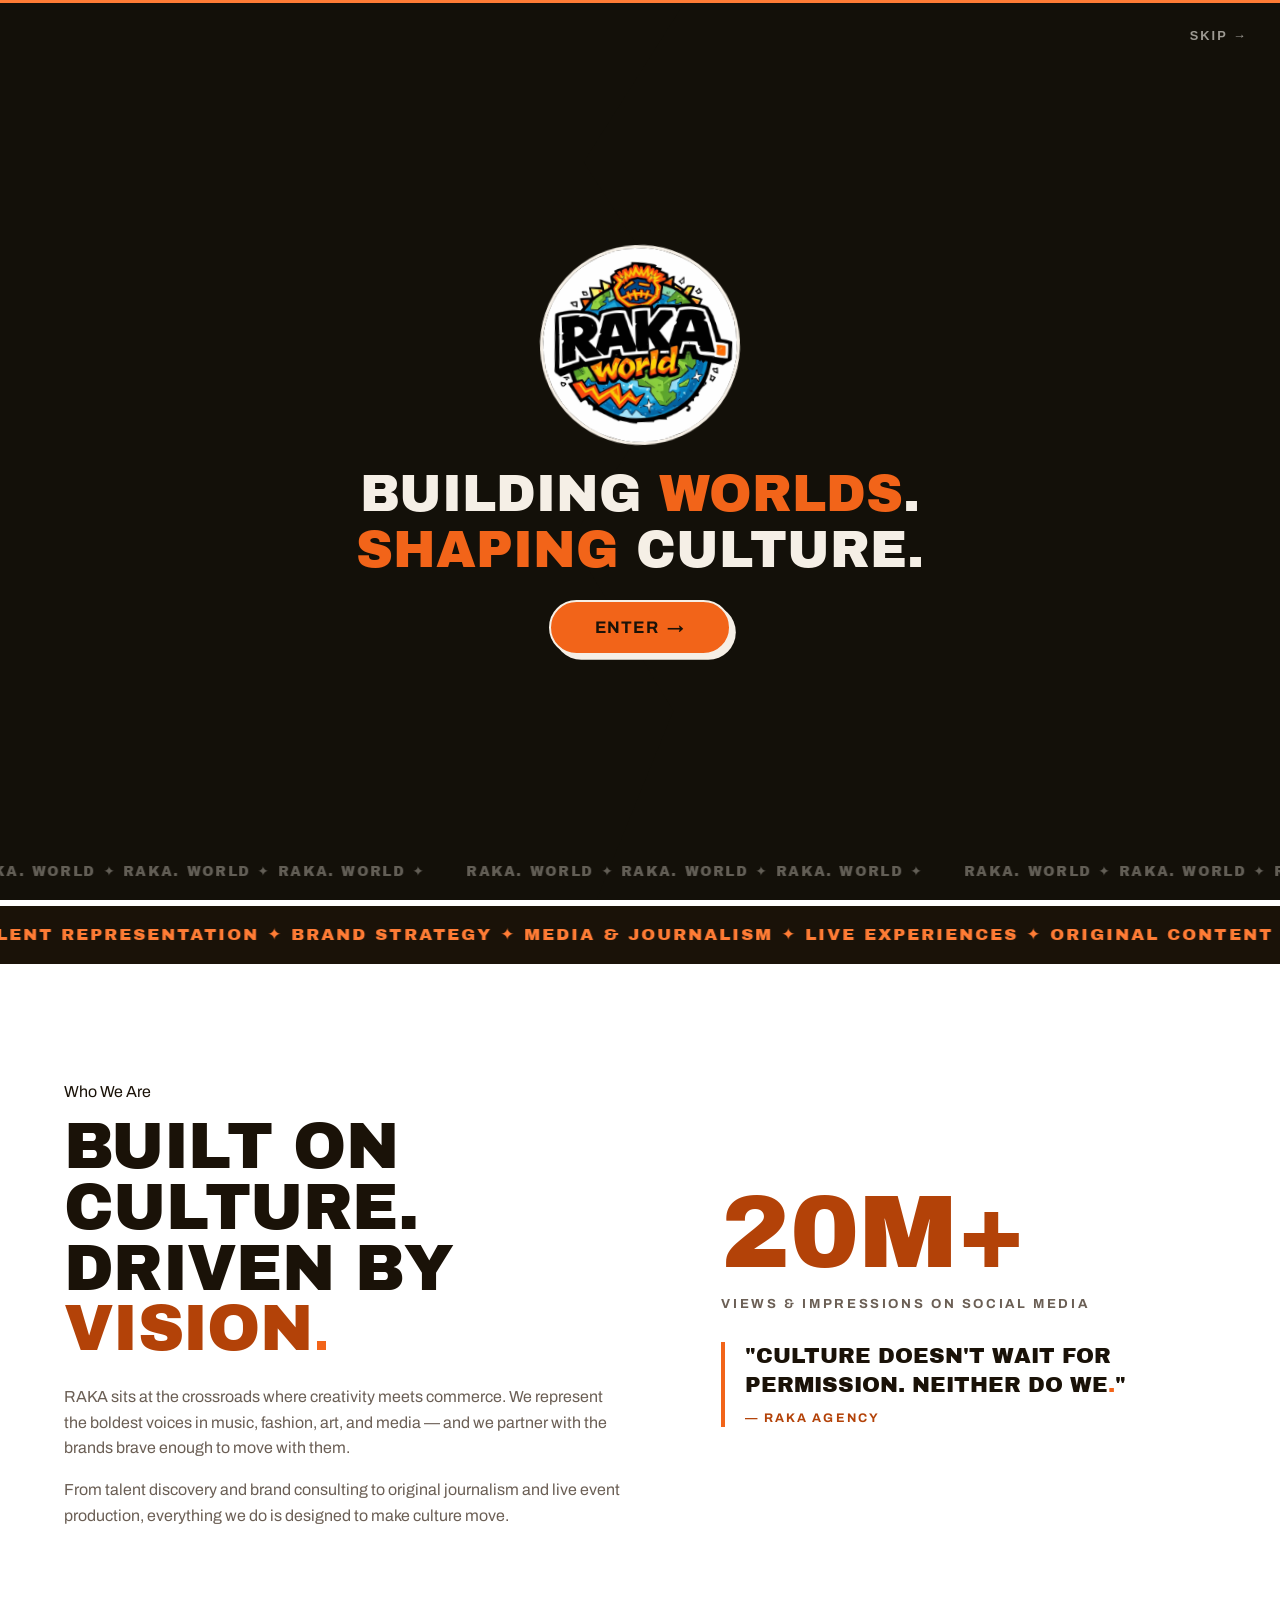
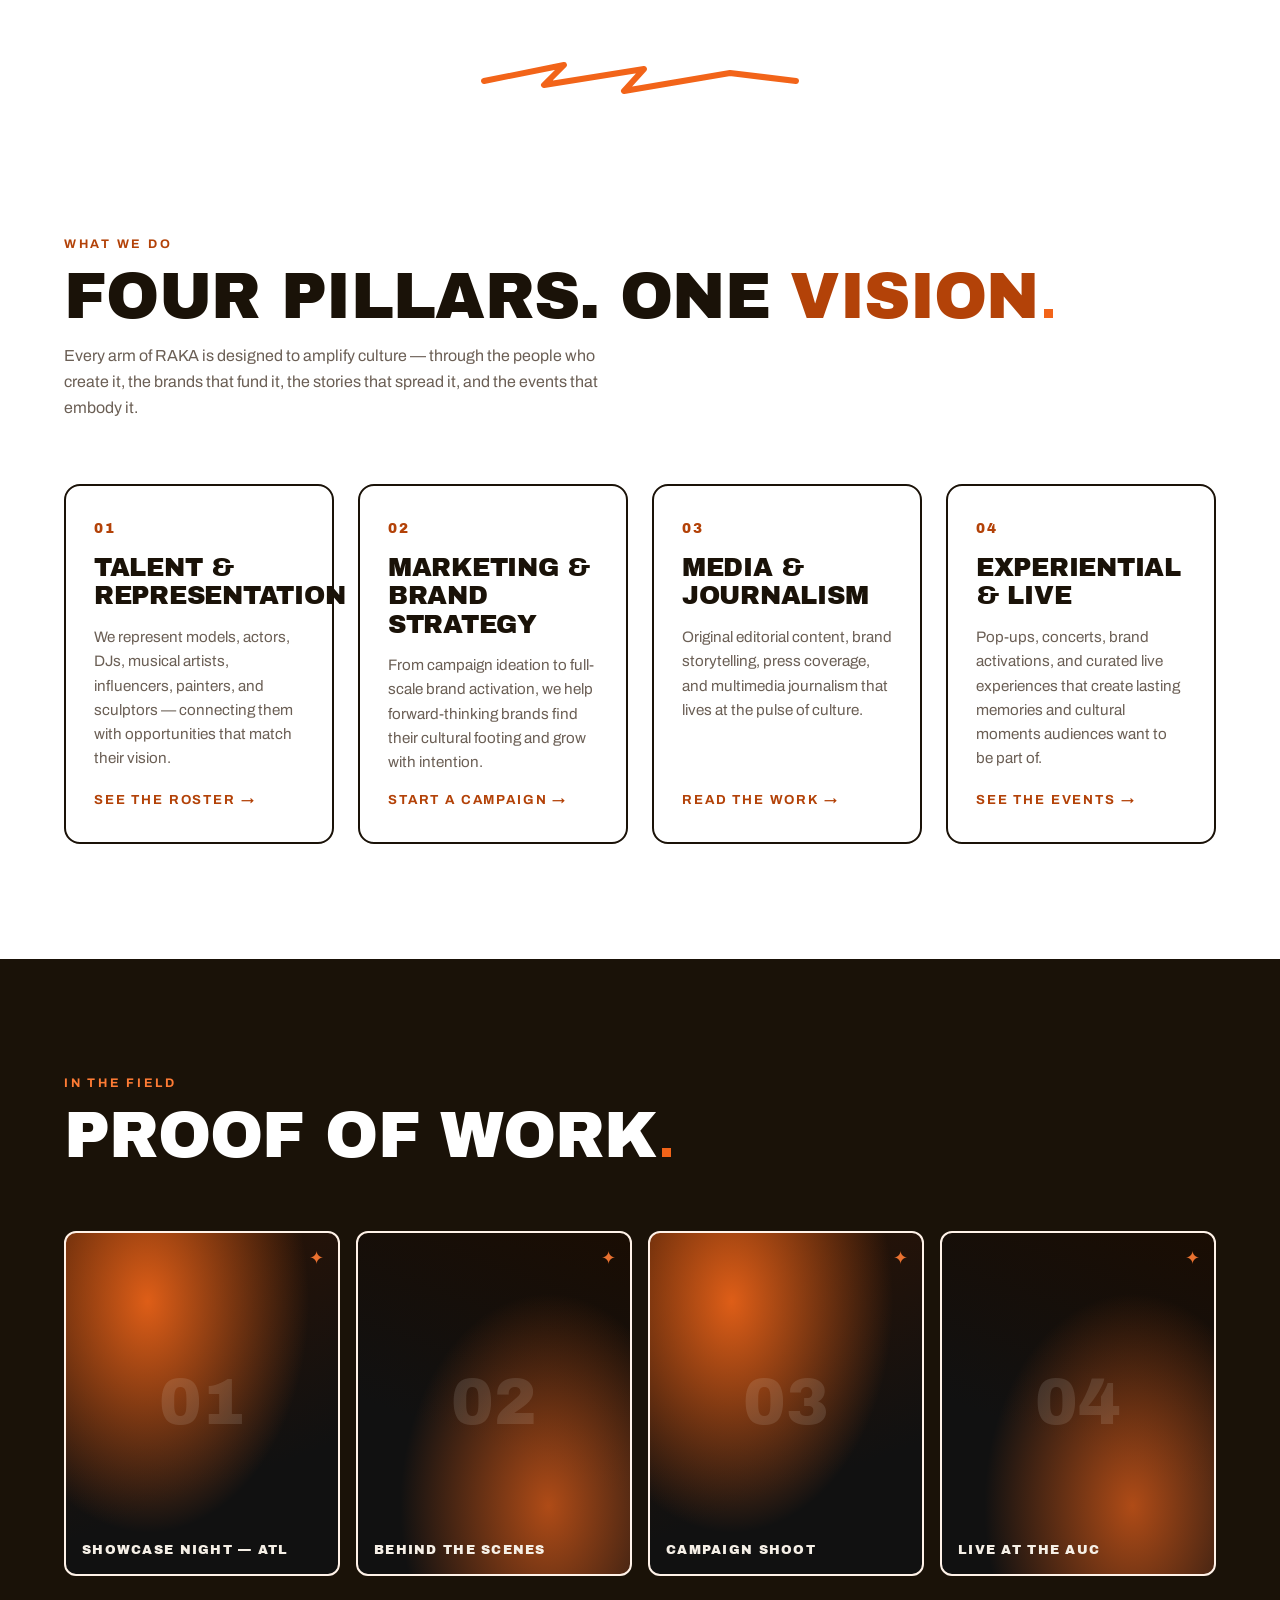
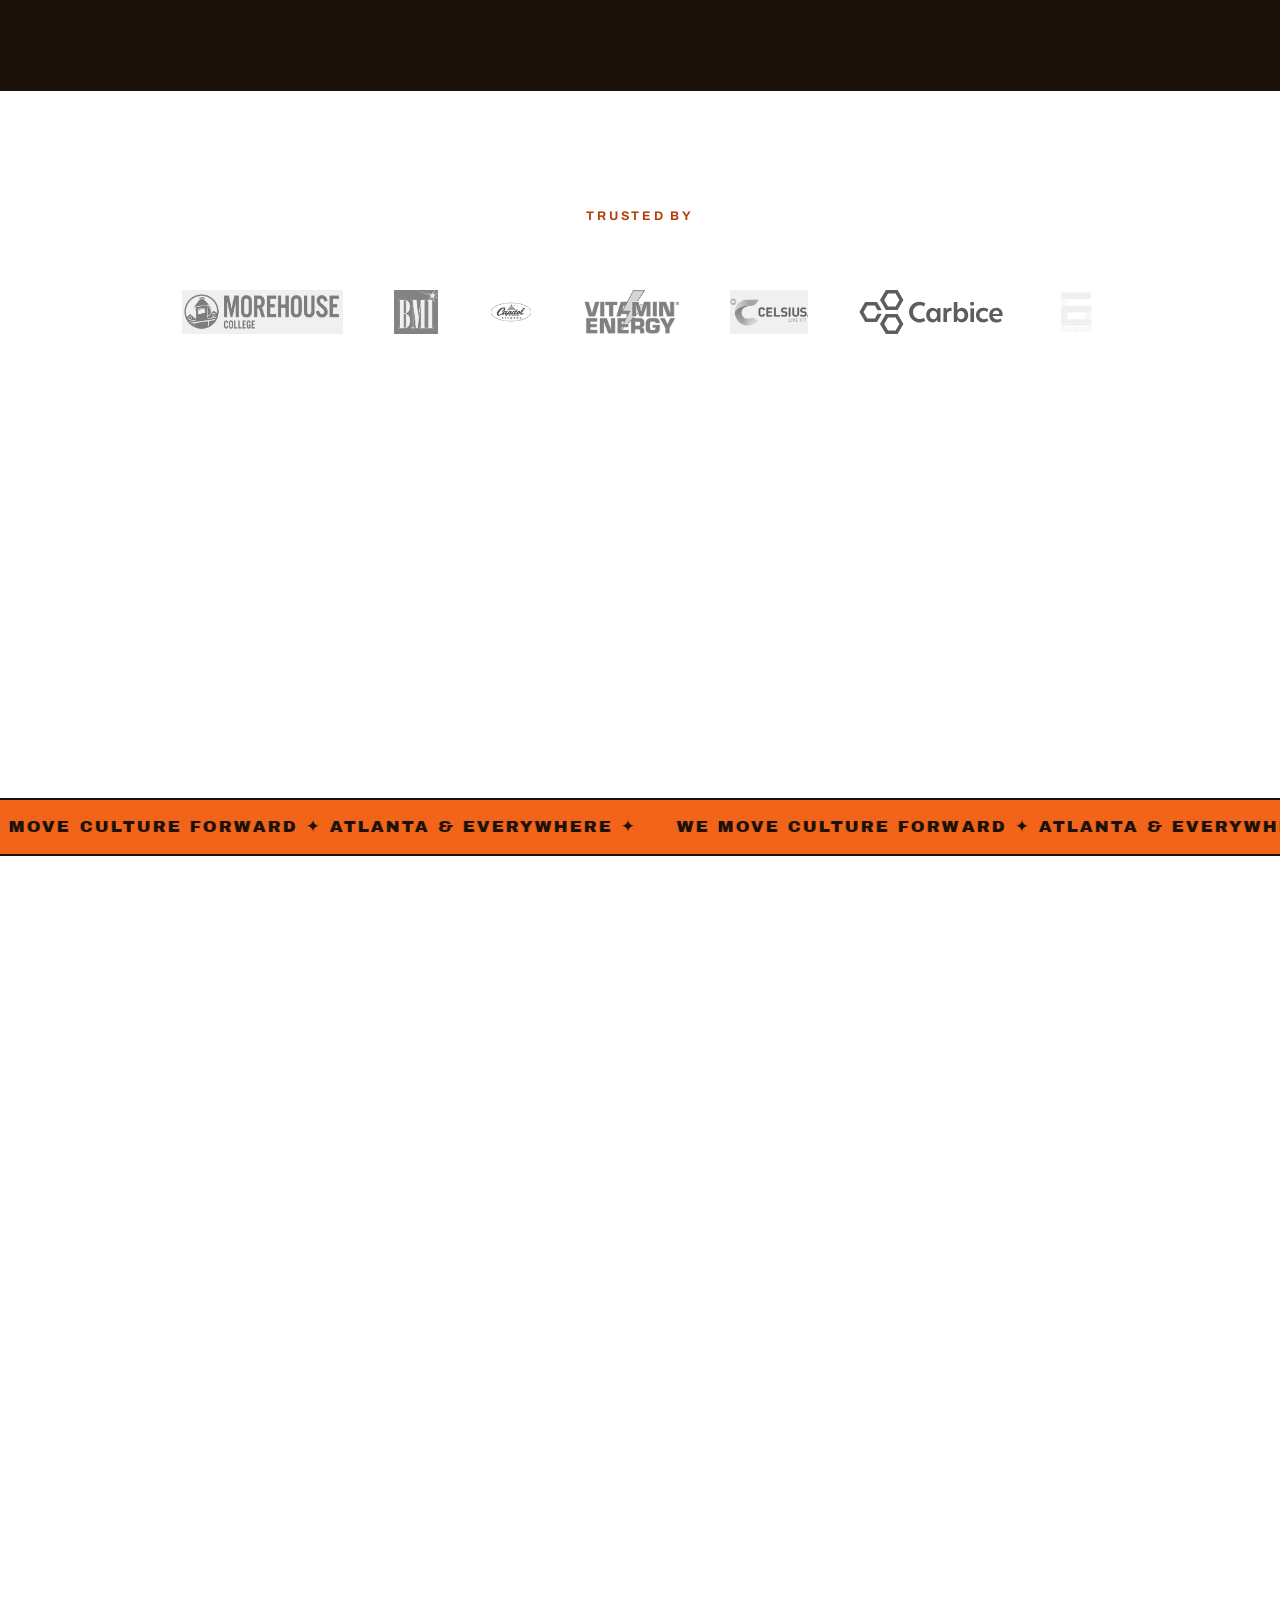
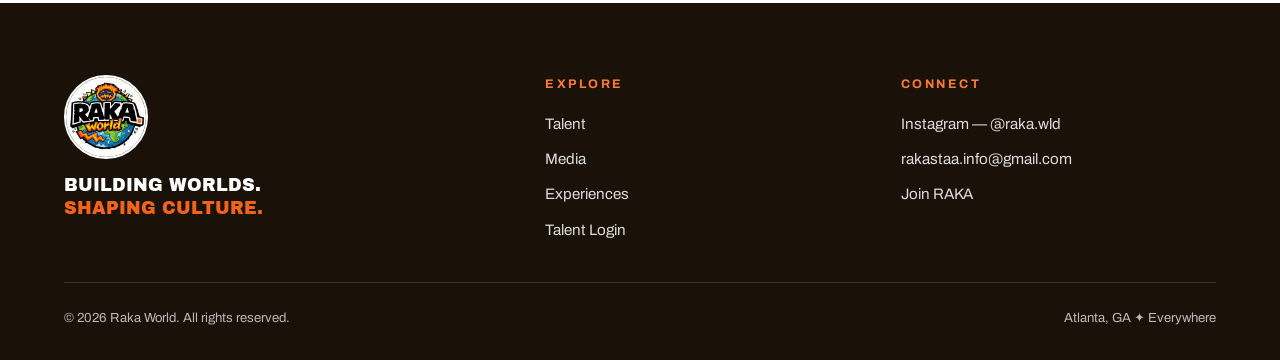
==== index.html @ 1ecb555e "Raka World site — six pages, Enter gate, prototype content import, dark mode Culture-driven agency s" ====
<!DOCTYPE html>
<html lang="en">
<head>
  <meta charset="UTF-8">
  <meta name="viewport" content="width=device-width, initial-scale=1">
  <title>Raka World — We Move Culture Forward</title>
  <meta name="description" content="Raka World is a culture-driven multimedia marketing agency in Atlanta — talent representation, brand strategy, media, and live experiences.">
  <link rel="icon" type="image/jpeg" href="assets/raka-logo.jpg">
  <link rel="preconnect" href="https://fonts.googleapis.com">
  <link rel="preconnect" href="https://fonts.gstatic.com" crossorigin>
  <link href="https://fonts.googleapis.com/css2?family=Archivo+Black&family=Archivo:wght@400;500;700&display=swap" rel="stylesheet">
  <script>(function(){var t;try{t=localStorage.getItem('rakaTheme')}catch(e){}if(!t)t=window.matchMedia&&matchMedia('(prefers-color-scheme: dark)').matches?'dark':'light';document.documentElement.setAttribute('data-theme',t);})();</script>
  <link rel="stylesheet" href="css/styles.css?v=4">
</head>
<body>

  <!-- ============ ENTER GATE ============ -->
  <div id="gate" role="dialog" aria-label="Welcome to Raka World">
    <div class="gate-panel left"></div>
    <div class="gate-panel right"></div>

    <button class="gate-skip" type="button">Skip →</button>

    <div class="gate-content">
      <div class="gate-sweep" aria-hidden="true"></div>
      <img class="gate-logo" src="assets/raka-logo.jpg" alt="Raka World logo — a graffiti-style globe">
      <div class="gate-words" aria-hidden="false">
        <span>Building <em class="accent" style="font-style:normal">Worlds</em>.</span>
        <span><em class="accent" style="font-style:normal">Shaping</em> Culture.</span>
      </div>
      <button class="btn gate-enter" type="button">Enter <span class="arrow">→</span></button>
    </div>

    <svg class="gate-bolt" viewBox="0 0 100 900" preserveAspectRatio="xMidYMid slice" aria-hidden="true">
      <path d="M54 0 L46 162 L55 342 L45 540 L53 711 L47 900"></path>
    </svg>

    <div class="gate-marquee" aria-hidden="true">
      <div class="marquee-track">
        <span>RAKA. WORLD ✦ RAKA. WORLD ✦ RAKA. WORLD ✦</span>
      </div>
    </div>
  </div>
  <script>
    /* Prevent gate flash for returning visitors — runs before first paint */
    if (sessionStorage.getItem('rakaEntered')) {
      document.getElementById('gate').style.display = 'none';
    }
  </script>

  <!-- ============ NAV ============ -->
  <header class="nav">
    <div class="container nav-inner">
      <a class="nav-logo" href="index.html" aria-label="Raka World home">
        <img src="assets/raka-logo.jpg" alt="">
        <span>raka<span class="accent">.</span></span>
      </a>
      <nav aria-label="Primary">
        <ul class="nav-links">
          <li><a href="index.html" class="active" aria-current="page">Home</a></li>
          <li><a href="talent.html">Talent</a></li>
          <li><a href="media.html">Media</a></li>
          <li><a href="experiences.html">Experiences</a></li>
          <li><a href="login.html">Talent Login</a></li>
          <li><a class="btn" href="contact.html">Join RAKA</a></li>
        </ul>
      </nav>
      <button class="theme-toggle" type="button" aria-label="Switch to dark mode">
        <span class="orbit" aria-hidden="true">
          <span class="sun"><svg viewBox="0 0 24 24" fill="none" stroke="currentColor" stroke-width="2" stroke-linecap="round"><circle cx="12" cy="12" r="4" fill="currentColor" stroke="none"/><path d="M12 2v2M12 20v2M4.93 4.93l1.41 1.41M17.66 17.66l1.41 1.41M2 12h2M20 12h2M4.93 19.07l1.41-1.41M17.66 6.34l1.41-1.41"/></svg></span>
          <span class="moon"><svg viewBox="0 0 24 24" fill="currentColor"><path d="M21 12.79A9 9 0 1 1 11.21 3 7 7 0 0 0 21 12.79z"/></svg></span>
        </span>
      </button>
      <button class="nav-toggle" type="button" aria-label="Open menu" aria-expanded="false">
        <span></span><span></span><span></span>
      </button>
    </div>
  </header>

  <div class="mobile-menu" aria-label="Mobile navigation">
    <button class="menu-close" type="button" aria-label="Close menu">✕</button>
    <a href="index.html" class="active" aria-current="page">Home</a>
    <a href="talent.html">Talent</a>
    <a href="media.html">Media</a>
    <a href="experiences.html">Experiences</a>
    <a href="login.html">Talent Login</a>
    <a href="contact.html" class="accent">Join RAKA →</a>
  </div>

  <main>
    <!-- ============ HERO ============ -->
    <section class="hero">
      <div class="container hero-grid">
        <div class="hero-copy">
          <span class="eyebrow gate-sync">Culture-Driven. Media-Forward.</span>
          <h1 class="gate-sync">
            <span>We Move</span>
            <span class="accent">Culture</span>
            <span>Forward<span class="accent">.</span></span>
          </h1>
          <div class="gate-sync">
            <p>RAKA is a multimedia marketing agency at the intersection of talent, brand, media, and live experience. We don't just tell stories — we build movements.</p>
            <div class="hero-ctas">
              <a class="btn" href="contact.html#brands">Work With Us <span class="arrow">→</span></a>
              <a class="btn btn--ghost" href="contact.html#talent">Join RAKA</a>
            </div>
          </div>
        </div>
        <div class="hero-art">
          <span class="spark" style="top:4%; left:8%" aria-hidden="true"><svg viewBox="0 0 24 24"><path d="M12 0l2.6 9.4L24 12l-9.4 2.6L12 24l-2.6-9.4L0 12l9.4-2.6z"/></svg></span>
          <span class="spark" style="bottom:10%; right:4%" aria-hidden="true"><svg viewBox="0 0 24 24"><path d="M12 0l2.6 9.4L24 12l-9.4 2.6L12 24l-2.6-9.4L0 12l9.4-2.6z"/></svg></span>
          <span class="spark" style="top:40%; right:-2%" aria-hidden="true"><svg viewBox="0 0 24 24"><path d="M12 0l2.6 9.4L24 12l-9.4 2.6L12 24l-2.6-9.4L0 12l9.4-2.6z"/></svg></span>
          <img src="assets/raka-logo.jpg" alt="Raka World logo — graffiti-style globe with the words RAKA world">
        </div>
      </div>
    </section>

    <!-- ============ MARQUEE ============ -->
    <div class="marquee" aria-hidden="true">
      <div class="marquee-track">
        <span>Talent Representation ✦ Brand Strategy ✦ Media &amp; Journalism ✦ Live Experiences ✦ Original Content ✦ Culture Forward ✦</span>
      </div>
    </div>

    <!-- ============ WHO WE ARE ============ -->
    <section class="section">
      <div class="container split">
        <div class="reveal">
          <span class="section-head kicker" style="display:block; margin-bottom:0.75rem">Who We Are</span>
          <h2>Built on culture.<br>Driven by <span class="accent-dark">vision</span><span class="sq"></span></h2>
          <p style="margin-top:1.5rem; color:var(--ink-soft)">RAKA sits at the crossroads where creativity meets commerce. We represent the boldest voices in music, fashion, art, and media — and we partner with the brands brave enough to move with them.</p>
          <p style="margin-top:1rem; color:var(--ink-soft)">From talent discovery and brand consulting to original journalism and live event production, everything we do is designed to make culture move.</p>
        </div>
        <div class="reveal">
          <div class="stat-big"><span data-count="20" data-suffix="M+">0M+</span></div>
          <div class="stat-label">Views &amp; impressions on social media</div>
          <blockquote class="brand-quote">"Culture doesn't wait for permission. Neither do we<span class="accent">.</span>"<cite>— RAKA Agency</cite></blockquote>
        </div>
      </div>
    </section>

    <!-- ============ BOLT DIVIDER ============ -->
    <div class="bolt-divider" aria-hidden="true">
      <svg viewBox="0 0 320 60"><path class="bolt-path" d="M4 30 L84 14 L64 34 L164 18 L144 40 L250 22 L316 30"></path></svg>
    </div>

    <!-- ============ PILLARS ============ -->
    <section class="section" id="what-we-do">
      <div class="container">
        <div class="section-head reveal">
          <span class="kicker">What We Do</span>
          <h2>Four pillars. One <span class="accent-dark">vision</span><span class="sq"></span></h2>
          <p style="margin-top:1rem; color:var(--ink-soft)">Every arm of RAKA is designed to amplify culture — through the people who create it, the brands that fund it, the stories that spread it, and the events that embody it.</p>
        </div>
        <div class="pillars reveal-stagger">
          <a class="card" href="talent.html">
            <span class="card-num">01</span>
            <h3>Talent &amp; Representation</h3>
            <p>We represent models, actors, DJs, musical artists, influencers, painters, and sculptors — connecting them with opportunities that match their vision.</p>
            <span class="card-link">See the roster →</span>
          </a>
          <a class="card" href="contact.html#brands">
            <span class="card-num">02</span>
            <h3>Marketing &amp; Brand Strategy</h3>
            <p>From campaign ideation to full-scale brand activation, we help forward-thinking brands find their cultural footing and grow with intention.</p>
            <span class="card-link">Start a campaign →</span>
          </a>
          <a class="card" href="media.html">
            <span class="card-num">03</span>
            <h3>Media &amp; Journalism</h3>
            <p>Original editorial content, brand storytelling, press coverage, and multimedia journalism that lives at the pulse of culture.</p>
            <span class="card-link">Read the work →</span>
          </a>
          <a class="card" href="experiences.html">
            <span class="card-num">04</span>
            <h3>Experiential &amp; Live</h3>
            <p>Pop-ups, concerts, brand activations, and curated live experiences that create lasting memories and cultural moments audiences want to be part of.</p>
            <span class="card-link">See the events →</span>
          </a>
        </div>
      </div>
    </section>

    <!-- ============ MEDIA WALL (dark) ============ -->
    <section class="section dark">
      <div class="container">
        <div class="section-head reveal">
          <span class="kicker">In The Field</span>
          <h2>Proof of work<span class="sq"></span></h2>
        </div>
        <!-- PLACEHOLDER: swap .ph blocks for real event photography when available -->
        <div class="media-wall reveal-stagger">
          <div class="ph"><span class="ph-big">01</span><span class="ph-label">Showcase Night — ATL</span></div>
          <div class="ph"><span class="ph-big">02</span><span class="ph-label">Behind the Scenes</span></div>
          <div class="ph"><span class="ph-big">03</span><span class="ph-label">Campaign Shoot</span></div>
          <div class="ph"><span class="ph-big">04</span><span class="ph-label">Live at the AUC</span></div>
        </div>
      </div>
    </section>

    <!-- ============ PARTNERS ============ -->
    <section class="section">
      <div class="container">
        <div class="section-head reveal" style="text-align:center">
          <span class="kicker">Trusted By</span>
        </div>
        <div class="partners reveal">
          <img src="assets/logos/morehouse.jpg" alt="Morehouse College">
          <img src="assets/logos/bmi.png" alt="BMI">
          <img src="assets/logos/capitol-records.png" alt="Capitol Records">
          <img src="assets/logos/vitamin-energy.png" alt="Vitamin Energy">
          <img src="assets/logos/celsius.png" alt="Celsius">
          <img src="assets/logos/carbice.svg" alt="Carbice">
          <img src="assets/logos/6lement.png" alt="6lement">
        </div>
      </div>
    </section>

    <!-- ============ FOUNDER ============ -->
    <section class="section" style="padding-top:0">
      <div class="container">
        <div class="founder reveal">
          <!-- PLACEHOLDER: replace with founder headshot -->
          <div class="founder-photo" role="img" aria-label="Placeholder for Adeyemi Mitchell's headshot">AM</div>
          <div>
            <h3>Adeyemi Mitchell<span class="sq"></span></h3>
            <div class="founder-role">Founder — Morehouse '28</div>
            <p>Sony Music Student Marketing Representative, Grammy U Lead Ambassador, and President of the National Collegiate Entertainers Group. Raka World is what happens when you stop waiting for a seat at the table.</p>
          </div>
        </div>
      </div>
    </section>

    <!-- ============ MARQUEE 2 ============ -->
    <div class="marquee marquee--orange" aria-hidden="true">
      <div class="marquee-track">
        <span>We Move Culture Forward ✦ Atlanta &amp; Everywhere ✦</span>
      </div>
    </div>

    <!-- ============ CLOSING CTA ============ -->
    <section class="section">
      <div class="container">
        <div class="section-head reveal" style="text-align:center">
          <span class="kicker">Ready?</span>
          <h2>Your culture moment starts <span class="accent-dark">here</span><span class="sq"></span></h2>
        </div>
        <div class="cta-split reveal-stagger">
          <div class="cta-panel orange">
            <h3>For Brands</h3>
            <p>Ready to make culture? Share your brand's vision and our strategy team will reach out within 48 hours.</p>
            <a class="btn" href="contact.html#brands">Partner With Us <span class="arrow">→</span></a>
          </div>
          <div class="cta-panel black">
            <h3>For Talent</h3>
            <p>Whether you're a creator ready to be represented or a brand ready to move culture — RAKA is your next call.</p>
            <a class="btn" href="contact.html#talent">Join as Talent <span class="arrow">→</span></a>
          </div>
        </div>
      </div>
    </section>
  </main>

  <!-- ============ FOOTER ============ -->
  <footer class="footer">
    <div class="container">
      <div class="footer-grid">
        <div class="footer-brand">
          <img src="assets/raka-logo.jpg" alt="Raka World logo">
          <div class="tagline">Building Worlds.<br><span class="accent">Shaping Culture.</span></div>
        </div>
        <div>
          <h4>Explore</h4>
          <ul>
            <li><a href="talent.html">Talent</a></li>
            <li><a href="media.html">Media</a></li>
            <li><a href="experiences.html">Experiences</a></li>
            <li><a href="login.html">Talent Login</a></li>
          </ul>
        </div>
        <div>
          <h4>Connect</h4>
          <ul>
            <li><a href="https://www.instagram.com/raka.wld/" target="_blank" rel="noopener">Instagram — @raka.wld</a></li>
            <!-- PLACEHOLDER: replace with real contact email -->
            <li><a href="mailto:rakastaa.info@gmail.com">rakastaa.info@gmail.com</a></li>
            <li><a href="contact.html">Join RAKA</a></li>
          </ul>
        </div>
      </div>
      <div class="footer-bottom">
        <span>© 2026 Raka World. All rights reserved.</span>
        <span>Atlanta, GA ✦ Everywhere</span>
      </div>
    </div>
  </footer>

  <script src="js/main.js?v=4"></script>
</body>
</html>
---- css/styles.css ----
/* ============================================================
   RAKA WORLD — Global Stylesheet
   Cream base, near-black structure, hot orange accents.
   Display: Archivo Black · Body: Archivo
   ============================================================ */

:root {
  /* Palette matched to the RAKA prototype: white + orange + warm black */
  --cream: #FFFFFF;
  --cream-2: #FFF2E8;
  --surface: #FFF8F3;
  --ink: #1A1208;
  --ink-soft: #6B5F55;
  --orange: #F26419;
  --orange-hot: #FF7C35;
  --orange-text: #B34208; /* prototype primary-active — 4.5:1 on white */
  --white: #FFFFFF;
  --font-display: 'Archivo Black', 'Arial Black', sans-serif;
  --font-body: 'Archivo', 'Helvetica Neue', Arial, sans-serif;
  --shadow-hard: 0.4rem 0.4rem 0 var(--ink);
  --shadow-hard-sm: 0.25rem 0.25rem 0 var(--ink);
  --ease-punch: cubic-bezier(0.22, 1, 0.36, 1);
  --dur: 300ms;
  --dur-fast: 180ms;
  --container: 72rem;
}

* { margin: 0; padding: 0; box-sizing: border-box; }

html { scroll-behavior: smooth; }

body {
  font-family: var(--font-body);
  font-size: 1rem;
  line-height: 1.6;
  color: var(--ink);
  background: var(--cream);
  -webkit-font-smoothing: antialiased;
  overflow-x: hidden;
}

/* Film grain over everything, very quiet */
body::after {
  content: "";
  position: fixed;
  inset: 0;
  z-index: 9000;
  pointer-events: none;
  opacity: 0.05;
  background-image: url("data:image/svg+xml,%3Csvg xmlns='http://www.w3.org/2000/svg' width='160' height='160'%3E%3Cfilter id='n'%3E%3CfeTurbulence type='fractalNoise' baseFrequency='0.9' numOctaves='2'/%3E%3C/filter%3E%3Crect width='160' height='160' filter='url(%23n)'/%3E%3C/svg%3E");
}

img { max-width: 100%; display: block; }

a { color: inherit; }

::selection { background: var(--orange); color: var(--ink); }

:focus-visible {
  outline: 3px solid var(--orange);
  outline-offset: 3px;
}

/* ---------- Type ---------- */

h1, h2, h3, .display {
  font-family: var(--font-display);
  font-weight: 400;
  line-height: 0.95;
  letter-spacing: -0.01em;
  text-transform: uppercase;
}

h1 { font-size: clamp(2.75rem, 9vw, 6.75rem); }
h2 { font-size: clamp(2rem, 5.5vw, 4rem); }
h3 { font-size: clamp(1.15rem, 2.4vw, 1.6rem); line-height: 1.1; }

p { max-width: 62ch; }

.accent { color: var(--orange); }
.accent-dark { color: var(--orange-text); }

/* Orange square "period" — the punctuation motif from the logo */
.sq::after {
  content: "";
  display: inline-block;
  width: 0.14em;
  height: 0.14em;
  margin-left: 0.08em;
  background: var(--orange);
}

.eyebrow {
  display: inline-block;
  font-size: 0.78rem;
  font-weight: 700;
  letter-spacing: 0.22em;
  text-transform: uppercase;
  color: var(--orange-text);
  background: rgba(242, 100, 25, 0.12);
  border-radius: 999px;
  padding: 0.5rem 1.1rem;
  margin-bottom: 1.5rem;
}

.eyebrow::before { content: "• "; }

/* ---------- Layout ---------- */

.container {
  width: min(100% - 2.5rem, var(--container));
  margin-inline: auto;
}

.section { padding: clamp(4rem, 9vw, 7.5rem) 0; }

.section-head { margin-bottom: clamp(2.5rem, 5vw, 4rem); }

.section-head .kicker {
  font-size: 0.78rem;
  font-weight: 700;
  letter-spacing: 0.22em;
  text-transform: uppercase;
  color: var(--orange-text);
  display: block;
  margin-bottom: 0.75rem;
}

.dark {
  background: var(--ink);
  color: var(--cream);
}

.dark .section-head .kicker { color: var(--orange-hot); }

/* ---------- Buttons ---------- */

.btn {
  display: inline-flex;
  align-items: center;
  gap: 0.5rem;
  font-family: var(--font-body);
  font-weight: 700;
  font-size: 1rem;
  text-transform: uppercase;
  letter-spacing: 0.06em;
  text-decoration: none;
  cursor: pointer;
  border: 2px solid var(--ink);
  border-radius: 999px;
  padding: 0.9rem 2rem;
  background: var(--orange);
  color: var(--ink);
  box-shadow: var(--shadow-hard-sm);
  transition: transform var(--dur-fast) var(--ease-punch), box-shadow var(--dur-fast) var(--ease-punch), background var(--dur-fast);
  min-height: 44px;
}

.btn:hover { background: var(--orange-hot); }

.btn:active {
  transform: translate(0.25rem, 0.25rem);
  box-shadow: 0 0 0 var(--ink);
}

.btn .arrow { transition: transform var(--dur-fast) var(--ease-punch); }
.btn:hover .arrow { transform: translateX(0.3rem); }

.btn--ghost {
  background: transparent;
  color: var(--ink);
}

.btn--ghost:hover { background: var(--ink); color: var(--cream); }

.dark .btn--ghost { border-color: var(--cream); color: var(--cream); box-shadow: 0.25rem 0.25rem 0 var(--orange); }
.dark .btn--ghost:hover { background: var(--cream); color: var(--ink); }

/* ---------- Nav ---------- */

.nav {
  position: sticky;
  top: 0;
  z-index: 500;
  background: rgba(255, 255, 255, 0.92);
  backdrop-filter: blur(8px);
  border-bottom: 2px solid var(--ink);
}

.nav-inner {
  display: flex;
  align-items: center;
  justify-content: space-between;
  gap: 1rem;
  padding: 0.65rem 0;
}

.nav-logo { display: flex; align-items: center; gap: 0.6rem; text-decoration: none; }

.nav-logo img {
  width: 44px;
  height: 44px;
  border-radius: 50%;
  border: 2px solid var(--ink);
  object-fit: cover;
}

.nav-logo span {
  font-family: var(--font-display);
  font-size: 1.15rem;
  text-transform: lowercase;
}

.nav-links {
  display: flex;
  align-items: center;
  gap: 1.75rem;
  list-style: none;
}

.nav-links a:not(.btn) {
  font-size: 0.82rem;
  font-weight: 700;
  letter-spacing: 0.14em;
  text-transform: uppercase;
  text-decoration: none;
  position: relative;
  padding: 0.4rem 0;
  white-space: nowrap;
}

.nav-links a:not(.btn)::after {
  content: "";
  position: absolute;
  left: 0;
  bottom: 0;
  height: 3px;
  width: 100%;
  background: var(--orange);
  transform: scaleX(0);
  transform-origin: left;
  transition: transform var(--dur-fast) var(--ease-punch);
}

.nav-links a:not(.btn):hover::after,
.nav-links a.active::after { transform: scaleX(1); }

.nav-links .btn { padding: 0.55rem 1.4rem; font-size: 0.82rem; }

.nav-toggle {
  display: none;
  background: none;
  border: 2px solid var(--ink);
  border-radius: 0.5rem;
  width: 44px;
  height: 44px;
  cursor: pointer;
  flex-direction: column;
  align-items: center;
  justify-content: center;
  gap: 5px;
}

.nav-toggle span {
  display: block;
  width: 20px;
  height: 3px;
  background: var(--ink);
  transition: transform var(--dur-fast), opacity var(--dur-fast);
}

/* Mobile menu overlay */
.mobile-menu {
  position: fixed;
  inset: 0;
  z-index: 800;
  background: var(--ink);
  color: var(--cream);
  display: flex;
  flex-direction: column;
  justify-content: center;
  padding: 2rem;
  transform: translateY(-100%);
  transition: transform 380ms var(--ease-punch);
  visibility: hidden;
}

.mobile-menu.open { transform: translateY(0); visibility: visible; }

.mobile-menu a {
  font-family: var(--font-display);
  font-size: clamp(2rem, 9vw, 3.2rem);
  text-transform: uppercase;
  text-decoration: none;
  padding: 0.45rem 0;
  line-height: 1;
}

.mobile-menu a:hover, .mobile-menu a.active { color: var(--orange-hot); }

.mobile-menu .menu-close {
  position: absolute;
  top: 1.25rem;
  right: 1.25rem;
  background: none;
  border: 2px solid var(--cream);
  color: var(--cream);
  border-radius: 999px;
  width: 44px;
  height: 44px;
  font-size: 1.2rem;
  cursor: pointer;
}

/* ---------- Marquee ---------- */

.marquee {
  overflow: hidden;
  background: var(--ink);
  color: var(--orange-hot);
  border-top: 2px solid var(--ink);
  border-bottom: 2px solid var(--ink);
  padding: 0.85rem 0;
  white-space: nowrap;
}

.marquee--orange { background: var(--orange); color: var(--ink); }

.marquee-track {
  display: inline-flex;
  gap: 2.5rem;
  will-change: transform;
}

.marquee-track span {
  font-family: var(--font-display);
  font-size: 1.05rem;
  letter-spacing: 0.12em;
  text-transform: uppercase;
}

/* ---------- Hero ---------- */

.hero { padding: clamp(3.5rem, 8vw, 6.5rem) 0 clamp(3rem, 7vw, 5.5rem); position: relative; }

.hero-grid {
  display: grid;
  grid-template-columns: 1.35fr 1fr;
  gap: clamp(2rem, 5vw, 4rem);
  align-items: center;
}

.hero h1 span { display: block; }

.hero-copy p {
  margin: 1.75rem 0 2.25rem;
  font-size: 1.1rem;
  color: var(--ink-soft);
}

.hero-ctas { display: flex; flex-wrap: wrap; gap: 1rem; }

.hero-art { position: relative; display: flex; justify-content: center; }

.hero-art img {
  width: min(100%, 26rem);
  border-radius: 50%;
  border: 3px solid var(--ink);
  box-shadow: var(--shadow-hard);
  transform: rotate(-3deg);
  transition: transform 400ms var(--ease-punch);
}

.hero-art img:hover { transform: rotate(0deg) scale(1.02); }

/* Sparkle accents */
.spark {
  position: absolute;
  width: 22px;
  height: 22px;
  pointer-events: none;
  animation: twinkle 2.6s ease-in-out infinite;
}

.spark svg { width: 100%; height: 100%; fill: var(--orange); }

.spark:nth-child(2) { animation-delay: 0.9s; }
.spark:nth-child(3) { animation-delay: 1.7s; }

@keyframes twinkle {
  0%, 100% { opacity: 0.25; transform: scale(0.85); }
  50% { opacity: 1; transform: scale(1.1); }
}

/* ---------- Reveal on scroll ---------- */

.reveal {
  opacity: 0;
  transform: translateY(26px);
  transition: opacity 380ms var(--ease-punch), transform 380ms var(--ease-punch);
}

.reveal.in { opacity: 1; transform: translateY(0); }

.reveal-stagger > * {
  opacity: 0;
  transform: translateY(26px);
  transition: opacity 380ms var(--ease-punch), transform 380ms var(--ease-punch);
}

.reveal-stagger.in > * { opacity: 1; transform: translateY(0); }

.reveal-stagger.in > *:nth-child(2) { transition-delay: 60ms; }
.reveal-stagger.in > *:nth-child(3) { transition-delay: 120ms; }
.reveal-stagger.in > *:nth-child(4) { transition-delay: 180ms; }
.reveal-stagger.in > *:nth-child(5) { transition-delay: 240ms; }
.reveal-stagger.in > *:nth-child(6) { transition-delay: 300ms; }

/* ---------- Who we are / stat ---------- */

.split {
  display: grid;
  grid-template-columns: 1.2fr 1fr;
  gap: clamp(2rem, 5vw, 4.5rem);
  align-items: center;
}

.stat-big {
  font-family: var(--font-display);
  font-size: clamp(3.5rem, 9vw, 6.5rem);
  line-height: 1;
  color: var(--orange-text);
}

.stat-label {
  font-size: 0.82rem;
  font-weight: 700;
  letter-spacing: 0.2em;
  text-transform: uppercase;
  margin-top: 0.5rem;
  color: var(--ink-soft);
}

/* ---------- Pillar cards ---------- */

.pillars {
  display: grid;
  grid-template-columns: repeat(auto-fit, minmax(15rem, 1fr));
  gap: 1.5rem;
}

.card {
  background: var(--white);
  border: 2px solid var(--ink);
  border-radius: 1rem;
  padding: 2rem 1.75rem;
  text-decoration: none;
  display: flex;
  flex-direction: column;
  gap: 0.9rem;
  transition: transform var(--dur-fast) var(--ease-punch), box-shadow var(--dur-fast) var(--ease-punch);
  cursor: pointer;
}

.card:hover {
  transform: rotate(-1.2deg) translateY(-4px);
  box-shadow: var(--shadow-hard);
}

.card .card-num {
  font-family: var(--font-display);
  font-size: 0.85rem;
  color: var(--orange-text);
  letter-spacing: 0.15em;
}

.card p { font-size: 0.95rem; color: var(--ink-soft); }

.card .card-link {
  margin-top: auto;
  font-weight: 700;
  font-size: 0.82rem;
  letter-spacing: 0.14em;
  text-transform: uppercase;
  color: var(--orange-text);
}

/* ---------- Media wall (dark) ---------- */

.media-wall {
  display: grid;
  grid-template-columns: repeat(4, 1fr);
  gap: 1rem;
}

.ph {
  position: relative;
  overflow: hidden;
  border-radius: 0.75rem;
  border: 2px solid var(--ink);
  aspect-ratio: 4 / 5;
  display: flex;
  align-items: flex-end;
  padding: 1rem;
  background:
    radial-gradient(ellipse at 30% 20%, rgba(255, 107, 26, 0.85), transparent 60%),
    linear-gradient(160deg, #2b1305 0%, #111111 70%);
  color: #F5EFE6; /* art is always dark — keep label light in both themes */
  text-decoration: none;
}

.ph::before {
  content: "✦";
  position: absolute;
  top: 0.75rem;
  right: 0.9rem;
  color: var(--orange-hot);
  font-size: 1.1rem;
  opacity: 0.9;
}

.ph .ph-label {
  font-family: var(--font-display);
  font-size: 0.8rem;
  letter-spacing: 0.1em;
  text-transform: uppercase;
  line-height: 1.3;
}

.ph .ph-big {
  position: absolute;
  inset: 0;
  display: flex;
  align-items: center;
  justify-content: center;
  font-family: var(--font-display);
  font-size: clamp(2.5rem, 6vw, 4rem);
  color: rgba(250, 246, 240, 0.12);
  text-transform: uppercase;
  pointer-events: none;
}

.media-wall .ph:nth-child(even) {
  background:
    radial-gradient(ellipse at 70% 80%, rgba(242, 100, 25, 0.7), transparent 55%),
    linear-gradient(200deg, #1a0d03 0%, #111111 60%);
}

.dark .ph { border-color: var(--cream-2); }

/* ---------- Partners strip ---------- */

.partners {
  display: flex;
  flex-wrap: wrap;
  align-items: center;
  justify-content: center;
  gap: clamp(1.75rem, 4vw, 3.5rem);
}

.partners img {
  height: 44px;
  width: auto;
  object-fit: contain;
  filter: grayscale(1) contrast(0.85);
  opacity: 0.75;
  transition: filter var(--dur-fast), opacity var(--dur-fast);
}

.partners img:hover { filter: grayscale(0); opacity: 1; }

/* ---------- Founder ---------- */

.founder {
  display: grid;
  grid-template-columns: auto 1fr;
  gap: 2rem;
  align-items: center;
  background: var(--white);
  border: 2px solid var(--ink);
  border-radius: 1.25rem;
  padding: clamp(1.5rem, 4vw, 2.75rem);
  box-shadow: var(--shadow-hard);
}

.founder-photo {
  width: 120px;
  height: 120px;
  border-radius: 50%;
  border: 3px solid var(--orange);
  background:
    radial-gradient(ellipse at 35% 30%, rgba(255, 107, 26, 0.9), transparent 65%),
    #111;
  display: flex;
  align-items: center;
  justify-content: center;
  font-family: var(--font-display);
  color: var(--cream);
  font-size: 1.6rem;
}

.founder h3 { margin-bottom: 0.35rem; }

.founder .founder-role {
  font-size: 0.8rem;
  font-weight: 700;
  letter-spacing: 0.16em;
  text-transform: uppercase;
  color: var(--orange-text);
  margin-bottom: 0.75rem;
}

.founder p { font-size: 0.98rem; color: var(--ink-soft); }

/* ---------- CTA split ---------- */

.cta-split {
  display: grid;
  grid-template-columns: 1fr 1fr;
  gap: 1.5rem;
}

.cta-panel {
  border: 2px solid var(--ink);
  border-radius: 1.25rem;
  padding: clamp(2rem, 5vw, 3.25rem);
  display: flex;
  flex-direction: column;
  gap: 1.25rem;
  align-items: flex-start;
}

.cta-panel.orange { background: var(--orange); }
.cta-panel.black { background: var(--ink); color: var(--cream); }

.cta-panel h3 { font-size: clamp(1.6rem, 3.5vw, 2.4rem); }

.cta-panel p { font-size: 0.98rem; }

.cta-panel .btn { background: var(--cream); }
.cta-panel.black .btn { background: var(--orange); box-shadow: 0.25rem 0.25rem 0 var(--cream); }
.cta-panel.black .btn:active { box-shadow: 0 0 0 var(--cream); }

/* ---------- Bolt divider ---------- */

.bolt-divider {
  display: flex;
  justify-content: center;
  padding: 0.5rem 0;
  overflow: hidden;
}

.bolt-divider svg { width: min(320px, 60vw); height: auto; }

.bolt-path {
  fill: none;
  stroke: var(--orange);
  stroke-width: 6;
  stroke-linejoin: round;
  stroke-linecap: round;
}

/* ---------- Footer ---------- */

.footer {
  background: var(--ink);
  color: var(--cream);
  padding: clamp(3rem, 6vw, 4.5rem) 0 2rem;
}

.footer-grid {
  display: grid;
  grid-template-columns: 1.4fr 1fr 1fr;
  gap: 2.5rem;
  margin-bottom: 2.5rem;
}

.footer-brand img {
  width: 84px;
  height: 84px;
  border-radius: 50%;
  border: 2px solid var(--cream);
  margin-bottom: 1rem;
}

.footer-brand .tagline {
  font-family: var(--font-display);
  text-transform: uppercase;
  font-size: 1.1rem;
  line-height: 1.3;
}

.footer h4 {
  font-size: 0.78rem;
  font-weight: 700;
  letter-spacing: 0.2em;
  text-transform: uppercase;
  color: var(--orange-hot);
  margin-bottom: 1rem;
}

.footer ul { list-style: none; display: flex; flex-direction: column; gap: 0.6rem; }

.footer a { text-decoration: none; font-size: 0.95rem; opacity: 0.85; }
.footer a:hover { opacity: 1; color: var(--orange-hot); }

.footer-bottom {
  border-top: 1px solid rgba(250, 246, 240, 0.2);
  padding-top: 1.5rem;
  display: flex;
  flex-wrap: wrap;
  justify-content: space-between;
  gap: 1rem;
  font-size: 0.82rem;
  opacity: 0.7;
}

/* ---------- Page hero (inner pages) ---------- */

.page-hero { padding: clamp(3.5rem, 7vw, 5.5rem) 0 clamp(2rem, 4vw, 3rem); }

.page-hero p { margin-top: 1.5rem; font-size: 1.08rem; color: var(--ink-soft); }

/* ---------- Talent ---------- */

.filters {
  display: flex;
  flex-wrap: wrap;
  gap: 0.6rem;
  margin-bottom: 2.5rem;
}

.filter-btn {
  font-family: var(--font-body);
  font-weight: 700;
  font-size: 0.8rem;
  letter-spacing: 0.1em;
  text-transform: uppercase;
  border: 2px solid var(--ink);
  border-radius: 999px;
  background: transparent;
  padding: 0.55rem 1.2rem;
  cursor: pointer;
  transition: background var(--dur-fast), color var(--dur-fast);
  min-height: 44px;
}

.filter-btn:hover { background: var(--cream-2); }

.filter-btn.active { background: var(--ink); color: var(--cream); }

.talent-grid {
  display: grid;
  grid-template-columns: repeat(auto-fill, minmax(14rem, 1fr));
  gap: 1.5rem;
}

.talent-card {
  border: 2px solid var(--ink);
  border-radius: 1rem;
  overflow: hidden;
  background: var(--white);
  transition: transform var(--dur-fast) var(--ease-punch), box-shadow var(--dur-fast) var(--ease-punch);
}

.talent-card:hover { transform: rotate(-1.2deg) translateY(-4px); box-shadow: var(--shadow-hard); }

.talent-card .ph { border: none; border-bottom: 2px solid var(--ink); border-radius: 0; aspect-ratio: 3 / 4; }

.talent-card .talent-meta { padding: 1rem 1.25rem 1.25rem; }

.talent-card .talent-meta strong { font-family: var(--font-display); font-size: 0.95rem; text-transform: uppercase; display: block; }

.talent-card .talent-meta span {
  display: inline-block;
  margin-top: 0.45rem;
  font-size: 0.72rem;
  font-weight: 700;
  letter-spacing: 0.12em;
  text-transform: uppercase;
  color: var(--orange-text);
  background: rgba(242, 100, 25, 0.12);
  padding: 0.25rem 0.7rem;
  border-radius: 999px;
}

.talent-card.hidden { display: none; }

/* Gradient art panels — each talent gets their own color, per the prototype */
.talent-art {
  aspect-ratio: 3 / 4;
  position: relative;
  display: flex;
  align-items: flex-end;
  padding: 1rem;
  border-bottom: 2px solid var(--ink);
  overflow: hidden;
}

.talent-art .talent-initials {
  position: absolute;
  inset: 0;
  display: flex;
  align-items: center;
  justify-content: center;
  font-family: var(--font-display);
  font-size: clamp(1.8rem, 4vw, 2.6rem);
  color: rgba(255, 255, 255, 0.28);
  letter-spacing: -0.02em;
  text-transform: uppercase;
  text-align: center;
  padding: 0 0.5rem;
}

.talent-art::after {
  content: "✦";
  position: absolute;
  top: 0.7rem;
  right: 0.85rem;
  color: rgba(255, 255, 255, 0.45);
  font-size: 1rem;
}

.tags { display: flex; flex-wrap: wrap; gap: 0.35rem; margin-top: 0.6rem; }

.tags .tag {
  font-size: 0.68rem;
  font-weight: 700;
  letter-spacing: 0.06em;
  text-transform: uppercase;
  color: var(--ink-soft);
  background: var(--surface);
  border: 1px solid var(--cream-2);
  padding: 0.2rem 0.6rem;
  border-radius: 999px;
}

/* Quote block (Who We Are) */
.brand-quote {
  border-left: 4px solid var(--orange);
  padding-left: 1.25rem;
  margin-top: 1.75rem;
  font-family: var(--font-display);
  font-size: clamp(1.05rem, 2vw, 1.35rem);
  line-height: 1.35;
  text-transform: uppercase;
}

.brand-quote cite {
  display: block;
  font-family: var(--font-body);
  font-style: normal;
  font-size: 0.78rem;
  font-weight: 700;
  letter-spacing: 0.18em;
  color: var(--orange-text);
  margin-top: 0.6rem;
}

/* Signature experience cards */
.event-card {
  border: 2px solid var(--ink);
  border-radius: 1rem;
  overflow: hidden;
  background: var(--white);
  display: flex;
  flex-direction: column;
  transform: rotate(var(--tilt, -1deg));
  transition: transform 260ms var(--ease-punch), box-shadow 260ms var(--ease-punch);
}

.event-card:nth-child(even) { --tilt: 1deg; }

.event-card:hover { transform: rotate(0deg) translateY(-5px); box-shadow: var(--shadow-hard); }

.event-art {
  aspect-ratio: 16 / 10;
  position: relative;
  display: flex;
  align-items: center;
  justify-content: center;
  border-bottom: 2px solid var(--ink);
  padding: 1rem;
}

.event-art .event-art-title {
  font-family: var(--font-display);
  font-size: clamp(1.8rem, 4.5vw, 2.8rem);
  line-height: 0.95;
  color: rgba(255, 255, 255, 0.92);
  text-transform: uppercase;
  text-align: center;
  text-shadow: 0.18rem 0.18rem 0 rgba(0, 0, 0, 0.35);
}

.event-art .event-art-sub {
  position: absolute;
  bottom: 0.85rem;
  left: 0;
  right: 0;
  text-align: center;
  font-size: 0.7rem;
  font-weight: 700;
  letter-spacing: 0.2em;
  text-transform: uppercase;
  color: rgba(255, 255, 255, 0.75);
}

.event-body { padding: 1.5rem 1.6rem 1.75rem; display: flex; flex-direction: column; gap: 0.65rem; flex: 1; }

.event-body .event-kicker {
  font-size: 0.72rem;
  font-weight: 700;
  letter-spacing: 0.16em;
  text-transform: uppercase;
  color: var(--orange-text);
}

.event-body h3 { font-size: 1.2rem; }

.event-body .event-meta { font-size: 0.85rem; font-weight: 700; color: var(--ink-soft); }

.event-body p { font-size: 0.92rem; color: var(--ink-soft); }

.event-body .event-link {
  margin-top: auto;
  padding-top: 0.75rem;
  font-weight: 700;
  font-size: 0.8rem;
  letter-spacing: 0.12em;
  text-transform: uppercase;
  color: var(--orange-text);
  text-decoration: none;
}

.event-body .event-link:hover { color: var(--orange); }

.events-grid {
  display: grid;
  grid-template-columns: repeat(auto-fit, minmax(19rem, 1fr));
  gap: 2rem;
}

/* Tinted section (prototype surface-2) */
.section--tint { background: var(--surface); }

/* Coming-soon block (Media) */
.coming-soon {
  text-align: center;
  max-width: 36rem;
  margin: 0 auto;
  padding: clamp(3rem, 8vw, 5rem) 0;
}

.coming-soon .cs-icon {
  width: 76px;
  height: 76px;
  margin: 0 auto 1.75rem;
  border-radius: 1.25rem;
  background: var(--cream-2);
  border: 2px solid var(--ink);
  display: flex;
  align-items: center;
  justify-content: center;
  font-size: 1.9rem;
  transform: rotate(-3deg);
}

.coming-soon p { margin: 1.25rem auto 2rem; color: var(--ink-soft); }

.recruit-banner {
  margin-top: 3rem;
  background: var(--orange);
  border: 2px solid var(--ink);
  border-radius: 1.25rem;
  padding: clamp(2rem, 5vw, 3rem);
  display: flex;
  flex-wrap: wrap;
  align-items: center;
  justify-content: space-between;
  gap: 1.5rem;
  box-shadow: var(--shadow-hard);
}

.recruit-banner h3 { font-size: clamp(1.5rem, 3.5vw, 2.2rem); }

.recruit-banner .btn { background: var(--cream); }

/* ---------- Media page ---------- */

.editorial-grid {
  display: grid;
  grid-template-columns: repeat(6, 1fr);
  gap: 1.5rem;
}

.article-card {
  border: 2px solid var(--ink);
  border-radius: 1rem;
  overflow: hidden;
  background: var(--white);
  text-decoration: none;
  display: flex;
  flex-direction: column;
  transition: transform var(--dur-fast) var(--ease-punch), box-shadow var(--dur-fast) var(--ease-punch);
}

.article-card:hover { transform: rotate(-0.8deg) translateY(-4px); box-shadow: var(--shadow-hard); }

.article-card .ph { border: none; border-bottom: 2px solid var(--ink); border-radius: 0; aspect-ratio: 16 / 10; }

.article-card .article-body { padding: 1.25rem 1.4rem 1.5rem; display: flex; flex-direction: column; gap: 0.6rem; }

.article-card .article-tag {
  font-size: 0.7rem;
  font-weight: 700;
  letter-spacing: 0.16em;
  text-transform: uppercase;
  color: var(--orange-text);
}

.article-card h3 { font-size: 1.15rem; }

.article-card p { font-size: 0.92rem; color: var(--ink-soft); }

.article-card.feature { grid-column: span 4; }
.article-card.half { grid-column: span 3; }
.article-card.third { grid-column: span 2; }

.pull-quote {
  grid-column: span 2;
  border: 2px solid var(--ink);
  border-radius: 1rem;
  background: var(--ink);
  color: var(--cream);
  padding: 2rem 1.75rem;
  display: flex;
  flex-direction: column;
  justify-content: center;
  gap: 1rem;
}

.pull-quote blockquote {
  font-family: var(--font-display);
  font-size: clamp(1.2rem, 2.5vw, 1.6rem);
  line-height: 1.25;
  text-transform: uppercase;
}

.pull-quote cite { font-style: normal; font-size: 0.82rem; letter-spacing: 0.14em; text-transform: uppercase; color: var(--orange-hot); }

/* ---------- Experiences ---------- */

.poster-wall {
  display: grid;
  grid-template-columns: repeat(auto-fill, minmax(16rem, 1fr));
  gap: 2rem;
}

.poster {
  border: 2px solid var(--ink);
  border-radius: 0.75rem;
  overflow: hidden;
  background: var(--white);
  transform: rotate(var(--tilt, -1.5deg));
  transition: transform 260ms var(--ease-punch), box-shadow 260ms var(--ease-punch);
  text-decoration: none;
  display: flex;
  flex-direction: column;
}

.poster:nth-child(even) { --tilt: 1.5deg; }
.poster:nth-child(3n) { --tilt: -0.8deg; }

.poster:hover { transform: rotate(0deg) translateY(-5px); box-shadow: var(--shadow-hard); }

.poster .ph { border: none; border-bottom: 2px solid var(--ink); border-radius: 0; aspect-ratio: 3 / 4; }

.poster .poster-meta { padding: 1.1rem 1.25rem 1.35rem; }

.poster .poster-date {
  font-size: 0.72rem;
  font-weight: 700;
  letter-spacing: 0.16em;
  text-transform: uppercase;
  color: var(--orange-text);
  display: block;
  margin-bottom: 0.4rem;
}

.poster h3 { font-size: 1.1rem; }

.poster .poster-loc { font-size: 0.88rem; color: var(--ink-soft); margin-top: 0.35rem; }

/* ---------- Login ---------- */

.login-wrap {
  min-height: 70vh;
  display: flex;
  align-items: center;
  justify-content: center;
  padding: 3rem 0;
}

.login-card {
  width: min(100%, 26rem);
  background: var(--white);
  border: 2px solid var(--ink);
  border-radius: 1.25rem;
  padding: clamp(2rem, 5vw, 2.75rem);
  box-shadow: var(--shadow-hard);
}

.login-card h1 { font-size: clamp(1.8rem, 5vw, 2.4rem); margin-bottom: 0.5rem; }

.login-card > p { font-size: 0.95rem; color: var(--ink-soft); margin-bottom: 1.75rem; }

/* ---------- Forms ---------- */

.form-lanes {
  display: grid;
  grid-template-columns: 1fr 1fr;
  gap: 2rem;
  align-items: start;
}

.form-panel {
  background: var(--white);
  border: 2px solid var(--ink);
  border-radius: 1.25rem;
  padding: clamp(1.75rem, 4vw, 2.5rem);
}

.form-panel.dark-panel { background: var(--ink); color: var(--cream); }

.form-panel h2 { font-size: clamp(1.5rem, 3vw, 2rem); margin-bottom: 0.5rem; }

.form-panel .form-sub { font-size: 0.92rem; color: var(--ink-soft); margin-bottom: 1.75rem; }

.form-panel.dark-panel .form-sub { color: rgba(250, 246, 240, 0.75); }

.field { margin-bottom: 1.25rem; }

.field label {
  display: block;
  font-size: 0.78rem;
  font-weight: 700;
  letter-spacing: 0.14em;
  text-transform: uppercase;
  margin-bottom: 0.45rem;
}

.field .req { color: var(--orange-text); }
.dark-panel .field .req { color: var(--orange-hot); }

.field input,
.field select,
.field textarea {
  width: 100%;
  font-family: var(--font-body);
  font-size: 1rem;
  padding: 0.8rem 1rem;
  border: 2px solid var(--ink);
  border-radius: 0.6rem;
  background: var(--cream);
  color: var(--ink);
  min-height: 44px;
}

.field textarea { resize: vertical; min-height: 6.5rem; }

.field input:focus, .field select:focus, .field textarea:focus {
  outline: 3px solid var(--orange);
  outline-offset: 1px;
}

.field .error-msg {
  display: none;
  color: #B3261E;
  font-size: 0.82rem;
  margin-top: 0.35rem;
}

.field.invalid input, .field.invalid select, .field.invalid textarea { border-color: #B3261E; }
.field.invalid .error-msg { display: block; }

.form-success {
  display: none;
  text-align: center;
  padding: 2.5rem 1rem;
}

.form-success .check {
  width: 64px;
  height: 64px;
  margin: 0 auto 1.25rem;
  border-radius: 50%;
  background: var(--orange);
  border: 2px solid var(--ink);
  display: flex;
  align-items: center;
  justify-content: center;
  font-size: 1.75rem;
  color: var(--ink);
}

.form-success h3 { margin-bottom: 0.5rem; }

.form-success p { font-size: 0.95rem; margin: 0 auto; }

form.sent { display: none; }
form.sent + .form-success { display: block; }

.promise {
  display: inline-flex;
  align-items: center;
  gap: 0.5rem;
  font-size: 0.8rem;
  font-weight: 700;
  letter-spacing: 0.1em;
  text-transform: uppercase;
  color: var(--orange-text);
  margin-bottom: 1.5rem;
}

.dark-panel .promise { color: var(--orange-hot); }

/* ---------- Enter gate ---------- */

/* The gate is always night — literal colors so themes can't touch it */
#gate {
  position: fixed;
  inset: 0;
  z-index: 10000;
  color: #F5EFE6;
  overflow: hidden;
}

#gate .gate-panel {
  position: absolute;
  inset: 0;
  background: #131009;
  transition: transform 520ms cubic-bezier(0.7, 0, 0.3, 1);
}

#gate .gate-panel.left { clip-path: polygon(0 0, 54% 0, 46% 18%, 55% 38%, 45% 60%, 53% 79%, 47% 100%, 0 100%); }
#gate .gate-panel.right { clip-path: polygon(53.6% 0, 100% 0, 100% 100%, 46.6% 100%, 52.6% 79%, 44.6% 60%, 54.6% 38%, 45.6% 18%); }

#gate.open .gate-panel.left { transform: translateX(-104%); }
#gate.open .gate-panel.right { transform: translateX(104%); }

#gate .gate-content {
  position: absolute;
  inset: 0;
  display: flex;
  flex-direction: column;
  align-items: center;
  justify-content: center;
  gap: 1.4rem;
  padding: 2rem;
  text-align: center;
  transition: opacity 260ms ease;
  z-index: 2;
}

#gate.open .gate-content { opacity: 0; pointer-events: none; }

/* 1. sweep line */
.gate-sweep {
  position: absolute;
  top: 0;
  left: 0;
  height: 3px;
  width: 100%;
  background: var(--orange-hot);
  transform: scaleX(0);
  transform-origin: left;
  animation: sweep 650ms var(--ease-punch) forwards;
}

@keyframes sweep {
  to { transform: scaleX(1); }
}

/* 2. logo sticker slap */
.gate-logo {
  width: min(38vw, 200px);
  border-radius: 50%;
  border: 3px solid #F5EFE6;
  opacity: 0;
  transform: scale(1.7) rotate(-9deg);
  animation: slap 340ms var(--ease-punch) 300ms forwards;
}

@keyframes slap {
  60% { opacity: 1; transform: scale(0.96) rotate(-2deg); }
  100% { opacity: 1; transform: scale(1) rotate(-3deg); }
}

/* 3. words mask up */
.gate-words { overflow: hidden; }

.gate-words span {
  display: block;
  font-family: var(--font-display);
  font-size: clamp(1.6rem, 6vw, 3.2rem);
  line-height: 1.08;
  text-transform: uppercase;
  transform: translateY(110%);
  animation: maskup 340ms var(--ease-punch) forwards;
}

.gate-words span:nth-child(1) { animation-delay: 750ms; }
.gate-words span:nth-child(2) { animation-delay: 950ms; }

@keyframes maskup {
  to { transform: translateY(0); }
}

/* 4. enter button */
.gate-enter {
  opacity: 0;
  transform: translateY(24px);
  animation: riseIn 320ms var(--ease-punch) 1250ms forwards, gatePulse 2.2s ease-in-out 1650ms infinite;
  border-color: #F5EFE6;
  color: #1A1208;
  box-shadow: 0.3rem 0.3rem 0 #F5EFE6;
  font-size: 1.05rem;
  padding: 1rem 2.75rem;
}

.gate-enter:active { box-shadow: 0 0 0 #F5EFE6; }

@keyframes riseIn {
  to { opacity: 1; transform: translateY(0); }
}

@keyframes gatePulse {
  0%, 100% { scale: 1; }
  50% { scale: 1.03; }
}

.gate-skip {
  position: absolute;
  top: 1.25rem;
  right: 1.5rem;
  z-index: 3;
  color: rgba(250, 246, 240, 0.6);
  font-size: 0.8rem;
  font-weight: 700;
  letter-spacing: 0.16em;
  text-transform: uppercase;
  text-decoration: none;
  background: none;
  border: none;
  cursor: pointer;
  padding: 0.5rem;
}

.gate-skip:hover { color: var(--cream); }

.gate-marquee {
  position: absolute;
  bottom: 1rem;
  left: 0;
  right: 0;
  overflow: hidden;
  opacity: 0.35;
  white-space: nowrap;
  z-index: 2;
}

.gate-marquee .marquee-track span { font-size: 0.85rem; color: #F5EFE6; }

/* gate bolt crack */
.gate-bolt {
  position: absolute;
  inset: 0;
  margin: auto;
  height: 100%;
  width: auto;
  z-index: 4;
  pointer-events: none;
}

.gate-bolt path {
  fill: none;
  stroke: var(--orange-hot);
  stroke-width: 8;
  stroke-linejoin: round;
  stroke-linecap: round;
  stroke-dasharray: 1;
  stroke-dashoffset: 1;
}

#gate.cracking .gate-bolt path { animation: crack 300ms linear forwards; }

@keyframes crack {
  to { stroke-dashoffset: 0; }
}

#gate.done { display: none; }

/* Hero entrance (fires after gate opens) */
.hero .gate-sync {
  opacity: 0;
  transform: translateY(30px);
}

body.entered .hero .gate-sync {
  animation: riseIn 380ms var(--ease-punch) forwards;
}

body.entered .hero .gate-sync:nth-child(2) { animation-delay: 80ms; }
body.entered .hero .gate-sync:nth-child(3) { animation-delay: 160ms; }

/* ---------- Cursor dot ---------- */

.cursor-dot {
  position: fixed;
  top: 0;
  left: 0;
  width: 10px;
  height: 10px;
  border-radius: 50%;
  background: var(--orange);
  pointer-events: none;
  z-index: 9500;
  transform: translate(-50%, -50%);
  display: none;
}

@media (hover: hover) and (pointer: fine) {
  .cursor-dot { display: block; }
}

/* ---------- Responsive ---------- */

@media (max-width: 900px) {
  .hero-grid { grid-template-columns: 1fr; }
  .hero-art { order: -1; }
  .hero-art img { width: min(60vw, 17rem); }
  .split { grid-template-columns: 1fr; }
  .media-wall { grid-template-columns: repeat(2, 1fr); }
  .footer-grid { grid-template-columns: 1fr 1fr; }
  .cta-split { grid-template-columns: 1fr; }
  .form-lanes { grid-template-columns: 1fr; }
  .editorial-grid { grid-template-columns: 1fr 1fr; }
  .article-card.feature, .article-card.half, .article-card.third, .pull-quote { grid-column: span 2; }
}

@media (max-width: 920px) {
  .nav-links { display: none; }
  .nav-toggle { display: flex; }
}

@media (max-width: 760px) {
  .founder { grid-template-columns: 1fr; text-align: center; }
  .founder-photo { margin: 0 auto; }
}

@media (max-width: 520px) {
  .media-wall { grid-template-columns: 1fr 1fr; gap: 0.75rem; }
  .editorial-grid { grid-template-columns: 1fr; }
  .article-card.feature, .article-card.half, .article-card.third, .pull-quote { grid-column: span 1; }
}

/* ---------- Sun/Moon theme toggle ---------- */

.theme-toggle {
  position: relative;
  width: 44px;
  height: 44px;
  flex-shrink: 0;
  border: 2px solid var(--ink);
  border-radius: 50%;
  background: var(--white);
  cursor: pointer;
  overflow: hidden;
  padding: 0;
  transition: background var(--dur-fast);
}

.theme-toggle:hover { background: var(--cream-2); }

/* The orbit disc is twice the button height; rotating it 180° sets the
   sun and raises the moon (or vice versa) — a quick day/night flip */
.theme-toggle .orbit {
  position: absolute;
  top: 0;
  left: 0;
  width: 40px;
  height: 80px;
  transition: transform 650ms cubic-bezier(0.34, 1.56, 0.64, 1);
}

.theme-toggle .sun,
.theme-toggle .moon {
  position: absolute;
  left: 50%;
  width: 22px;
  height: 22px;
  margin-left: -11px;
}

.theme-toggle .sun { top: 9px; color: var(--orange); }
.theme-toggle .moon { bottom: 9px; color: var(--orange-hot); transform: rotate(180deg); }

.theme-toggle .sun svg, .theme-toggle .moon svg { width: 100%; height: 100%; display: block; }

[data-theme="dark"] .theme-toggle .orbit { transform: rotate(180deg); }

/* ---------- Dark theme (tokens from the RAKA prototype) ---------- */

:root { color-scheme: light; }
[data-theme="dark"] { color-scheme: dark; }

[data-theme="dark"] {
  --cream: #110E07;
  --cream-2: #2A2013;
  --surface: #181309;
  --ink: #F5EFE6;
  --ink-soft: #9C8E80;
  --orange: #F26419;
  --orange-hot: #FF7C35;
  --orange-text: #FF9558;
  --white: #181309;
}

/* Components that used the warm black as a BACKGROUND need real darks */
[data-theme="dark"] .dark,
[data-theme="dark"] .footer,
[data-theme="dark"] .cta-panel.black,
[data-theme="dark"] .form-panel.dark-panel,
[data-theme="dark"] .mobile-menu,
[data-theme="dark"] .marquee {
  background: #0B0904;
  color: var(--ink);
}

[data-theme="dark"] .nav { background: rgba(17, 14, 7, 0.92); }

/* Dark text wherever it sits on solid orange */
[data-theme="dark"] .btn,
[data-theme="dark"] .marquee--orange,
[data-theme="dark"] .cta-panel.orange,
[data-theme="dark"] .recruit-banner,
[data-theme="dark"] .form-success .check {
  color: #1A1208;
}

[data-theme="dark"] .marquee--orange { background: var(--orange); }

/* Near-black pill buttons sitting on orange panels need light text */
[data-theme="dark"] .cta-panel.orange .btn,
[data-theme="dark"] .recruit-banner .btn {
  color: var(--ink);
}

[data-theme="dark"] .cta-panel.black .btn { box-shadow: 0.25rem 0.25rem 0 var(--ink); }
[data-theme="dark"] .cta-panel.black .btn:active { box-shadow: 0 0 0 var(--ink); }

[data-theme="dark"] .btn--ghost { color: var(--ink); }
[data-theme="dark"] .btn--ghost:hover { color: var(--cream); }
[data-theme="dark"] .dark .btn--ghost { border-color: var(--ink); color: var(--ink); box-shadow: 0.25rem 0.25rem 0 var(--orange); }
[data-theme="dark"] .dark .btn--ghost:hover { background: var(--ink); color: #0B0904; }

[data-theme="dark"] .mobile-menu .menu-close { border-color: var(--ink); color: var(--ink); }

[data-theme="dark"] .footer-brand img { border-color: var(--ink); }

/* Partner logos keep a small light chip so dark logo art stays legible */
[data-theme="dark"] .partners img {
  background: #FFFFFF;
  padding: 6px 10px;
  border-radius: 0.5rem;
  height: 52px;
}

[data-theme="dark"] .eyebrow { background: rgba(255, 124, 53, 0.14); }

[data-theme="dark"] ::selection { background: var(--orange); color: #1A1208; }

/* ---------- Reduced motion ---------- */

@media (prefers-reduced-motion: reduce) {
  html { scroll-behavior: auto; }

  *, *::before, *::after {
    animation-duration: 0.001s !important;
    animation-iteration-count: 1 !important;
    transition-duration: 0.001s !important;
  }

  .reveal, .reveal-stagger > *, .hero .gate-sync { opacity: 1 !important; transform: none !important; }

  .gate-logo, .gate-words span, .gate-enter { opacity: 1; transform: none; animation: none; }

  .marquee-track { transform: none !important; }

  .spark { animation: none; opacity: 0.6; }
}
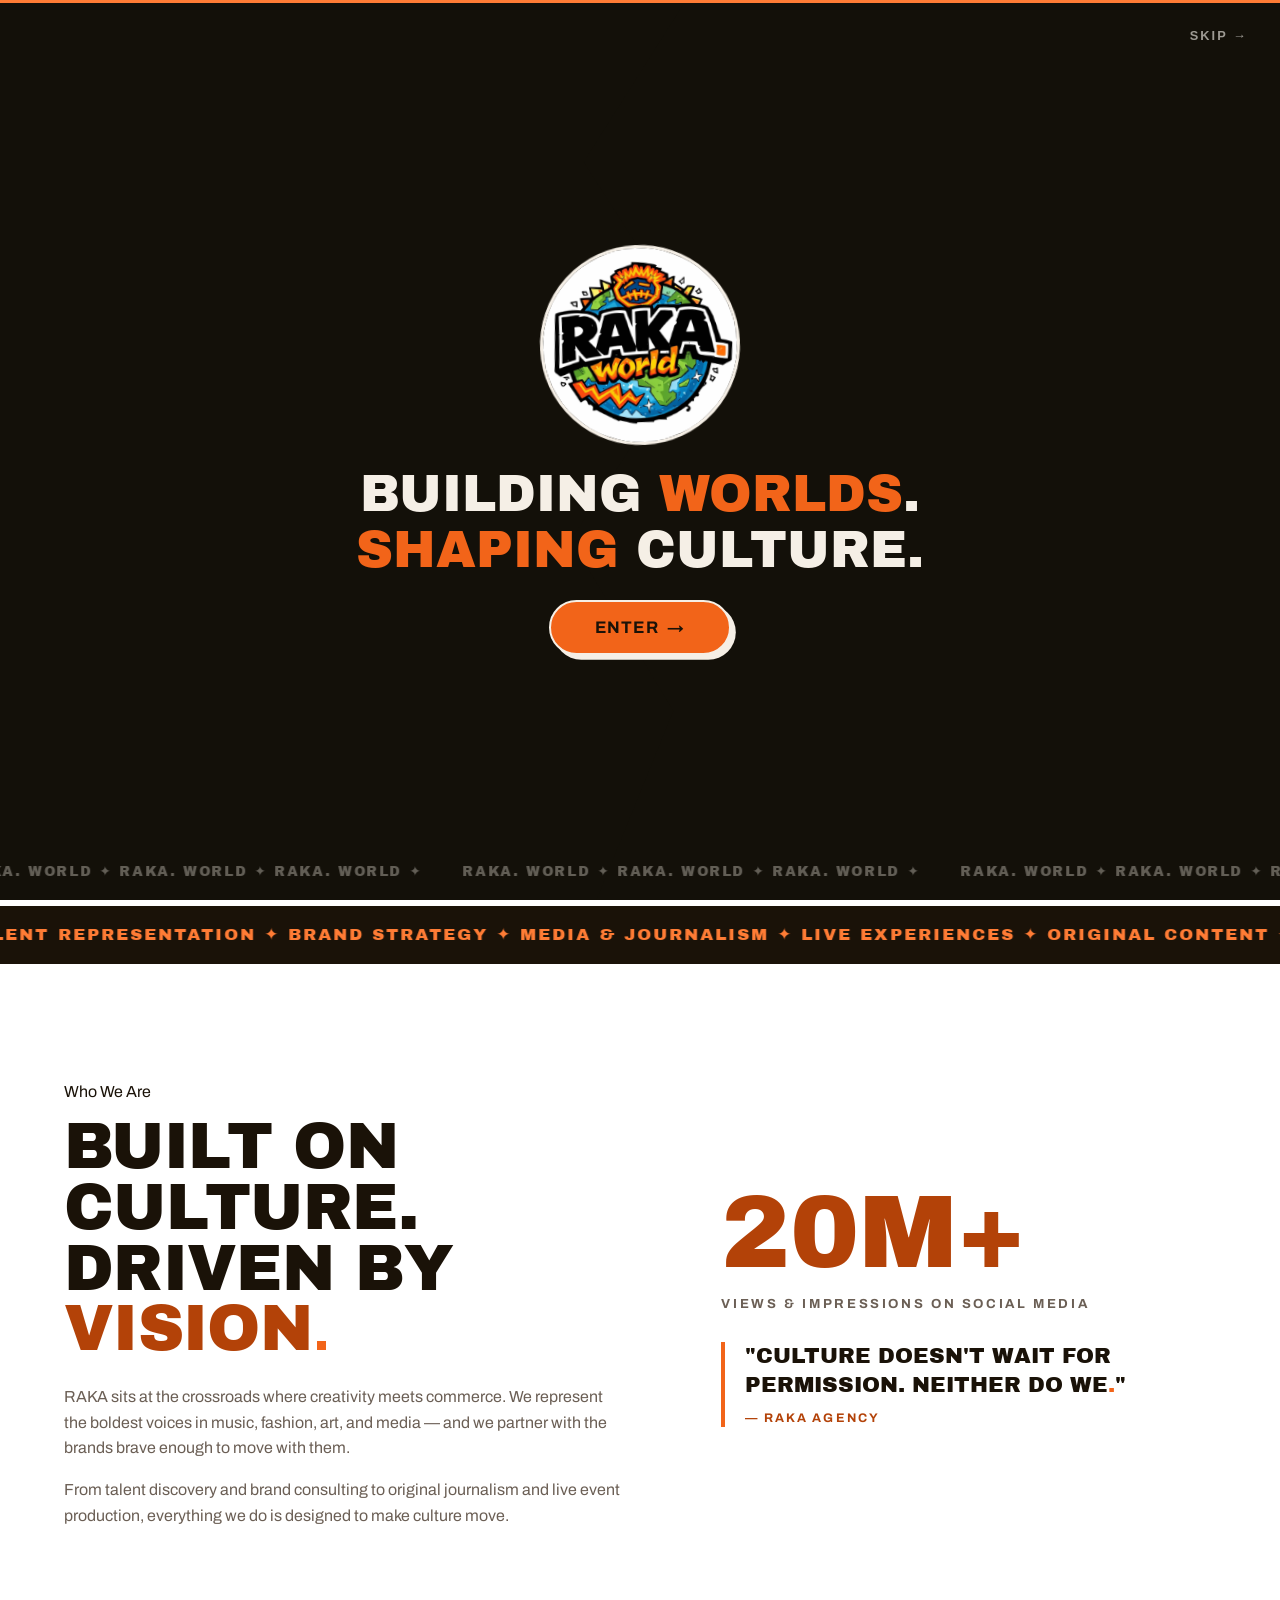
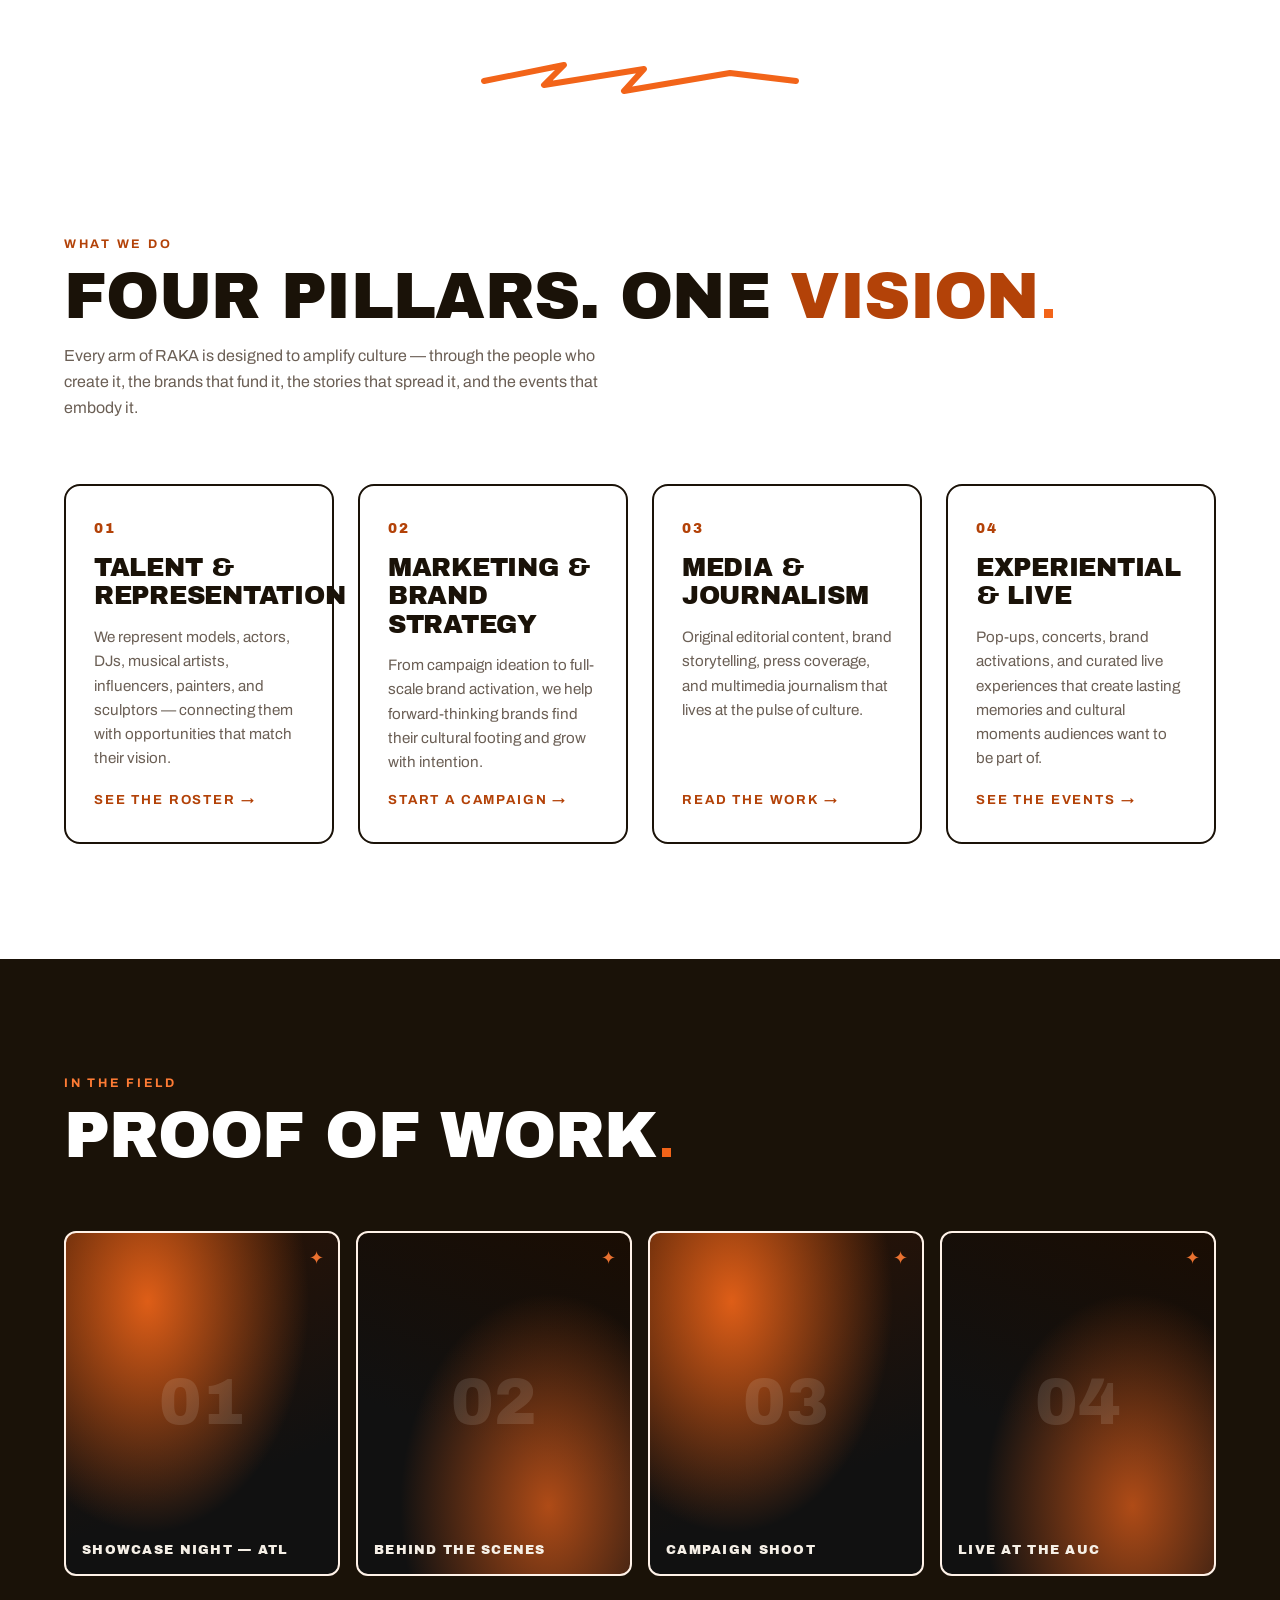
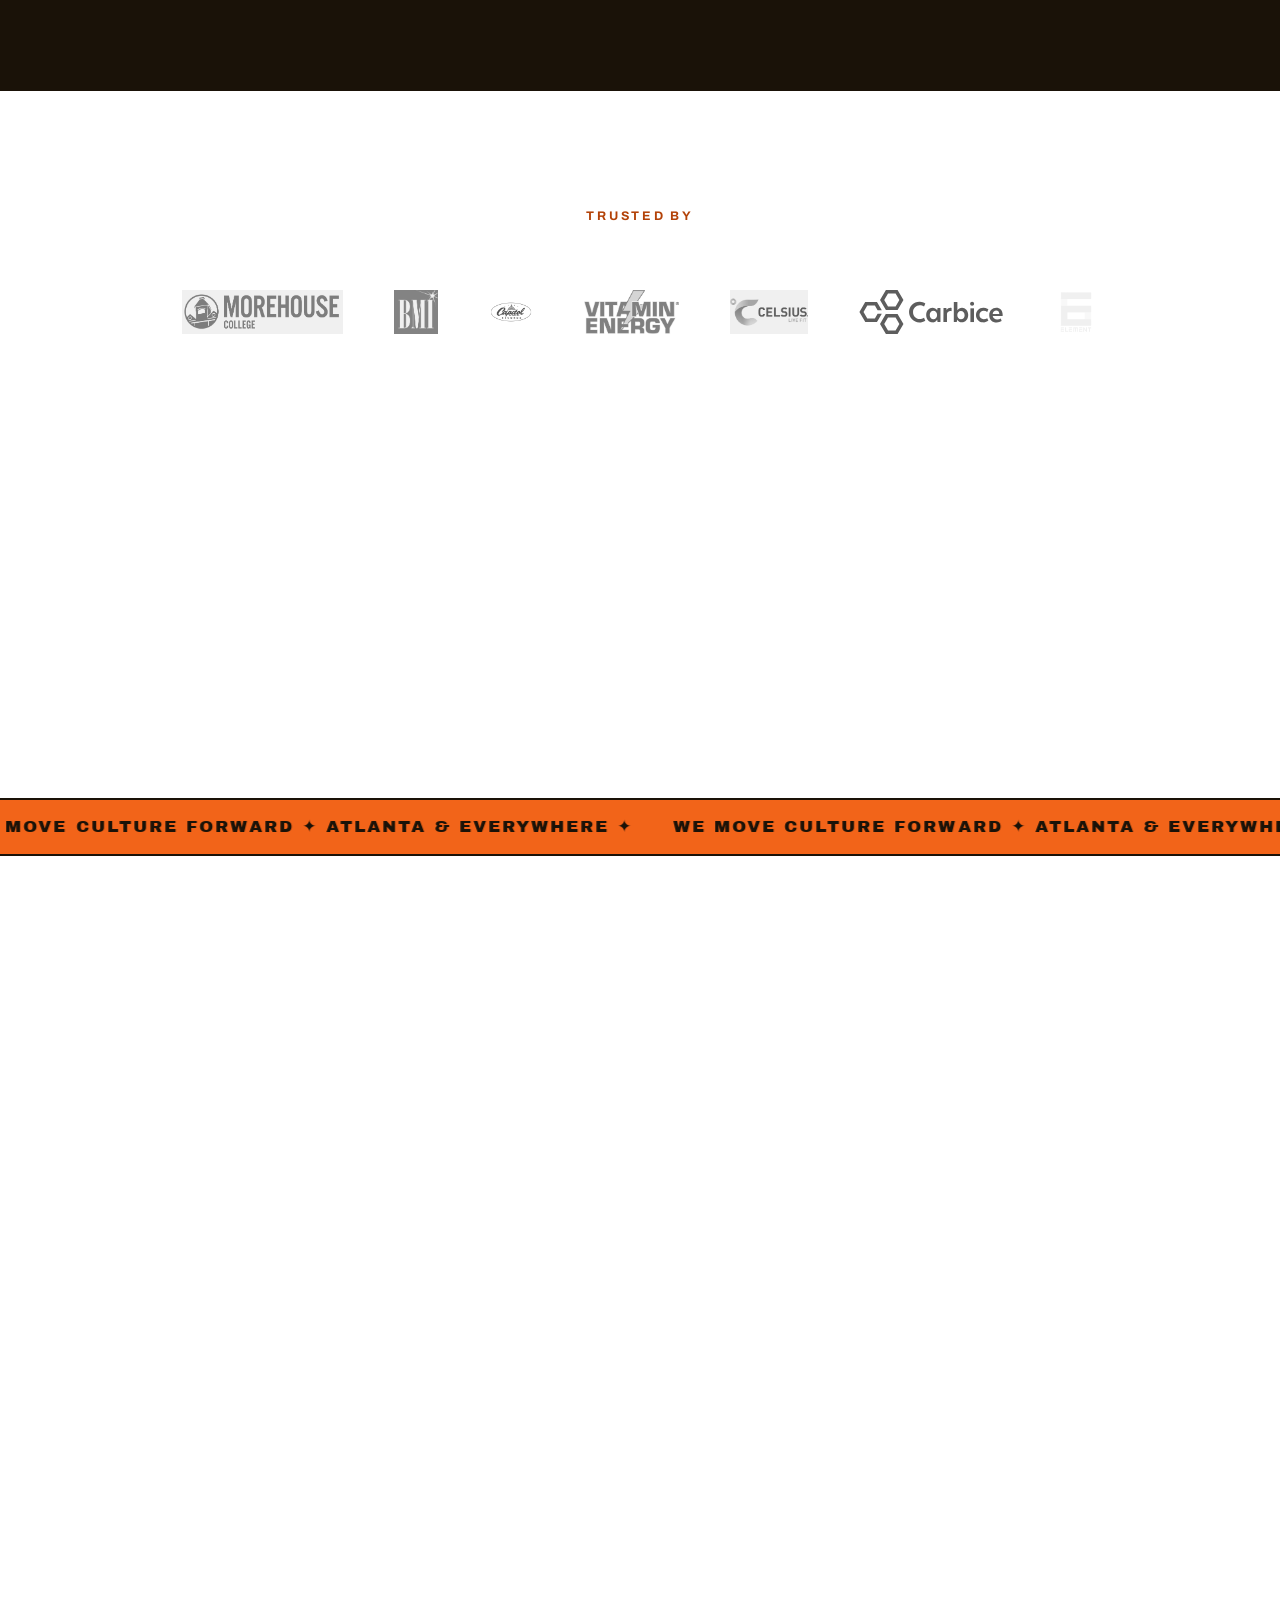
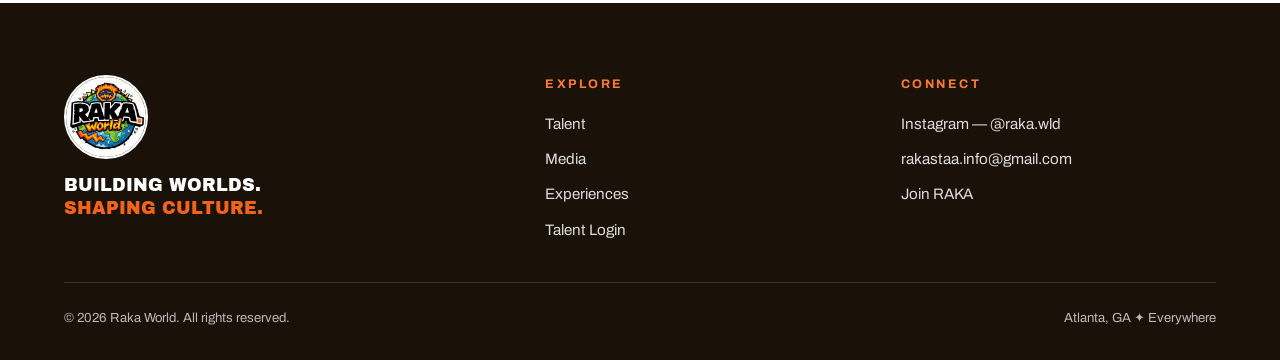
==== commit 6a41741f: "Add founder photo — Adeyemi at MusiCares Person of the Year (Grammy Week) Replaces the AM initials p" ====
--- a/index.html
+++ b/index.html
@@ -10,7 +10,7 @@
   <link rel="preconnect" href="https://fonts.gstatic.com" crossorigin>
   <link href="https://fonts.googleapis.com/css2?family=Archivo+Black&family=Archivo:wght@400;500;700&display=swap" rel="stylesheet">
   <script>(function(){var t;try{t=localStorage.getItem('rakaTheme')}catch(e){}if(!t)t=window.matchMedia&&matchMedia('(prefers-color-scheme: dark)').matches?'dark':'light';document.documentElement.setAttribute('data-theme',t);})();</script>
-  <link rel="stylesheet" href="css/styles.css?v=4">
+  <link rel="stylesheet" href="css/styles.css?v=5">
 </head>
 <body>
 
@@ -220,8 +220,8 @@
     <section class="section" style="padding-top:0">
       <div class="container">
         <div class="founder reveal">
-          <!-- PLACEHOLDER: replace with founder headshot -->
-          <div class="founder-photo" role="img" aria-label="Placeholder for Adeyemi Mitchell's headshot">AM</div>
+          <img class="founder-photo" src="assets/adeyemi.jpg" alt="Adeyemi Mitchell at the MusiCares Person of the Year event during Grammy Week">
+
           <div>
             <h3>Adeyemi Mitchell<span class="sq"></span></h3>
             <div class="founder-role">Founder — Morehouse '28</div>
@@ -295,6 +295,6 @@
     </div>
   </footer>
 
-  <script src="js/main.js?v=4"></script>
+  <script src="js/main.js?v=5"></script>
 </body>
 </html>
--- a/css/styles.css
+++ b/css/styles.css
@@ -588,6 +588,7 @@
   height: 120px;
   border-radius: 50%;
   border: 3px solid var(--orange);
+  object-fit: cover;
   background:
     radial-gradient(ellipse at 35% 30%, rgba(255, 107, 26, 0.9), transparent 65%),
     #111;
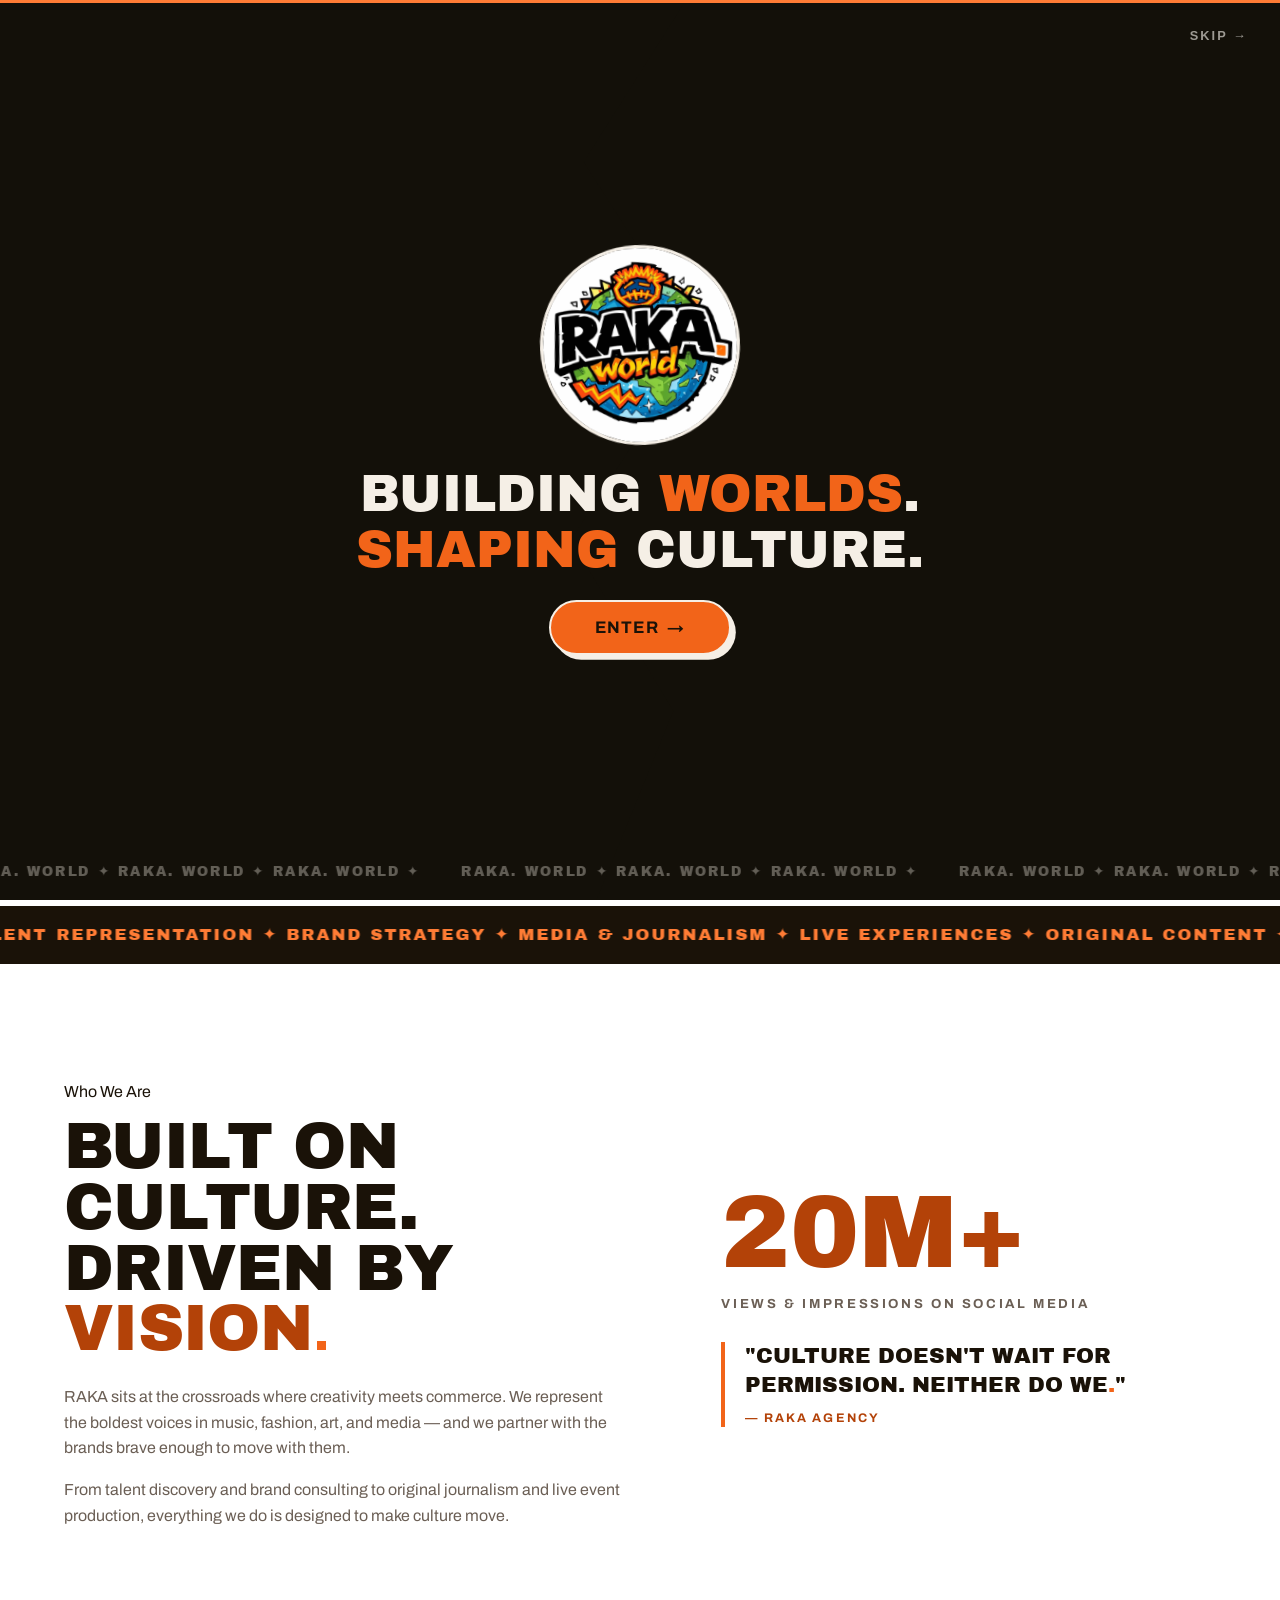
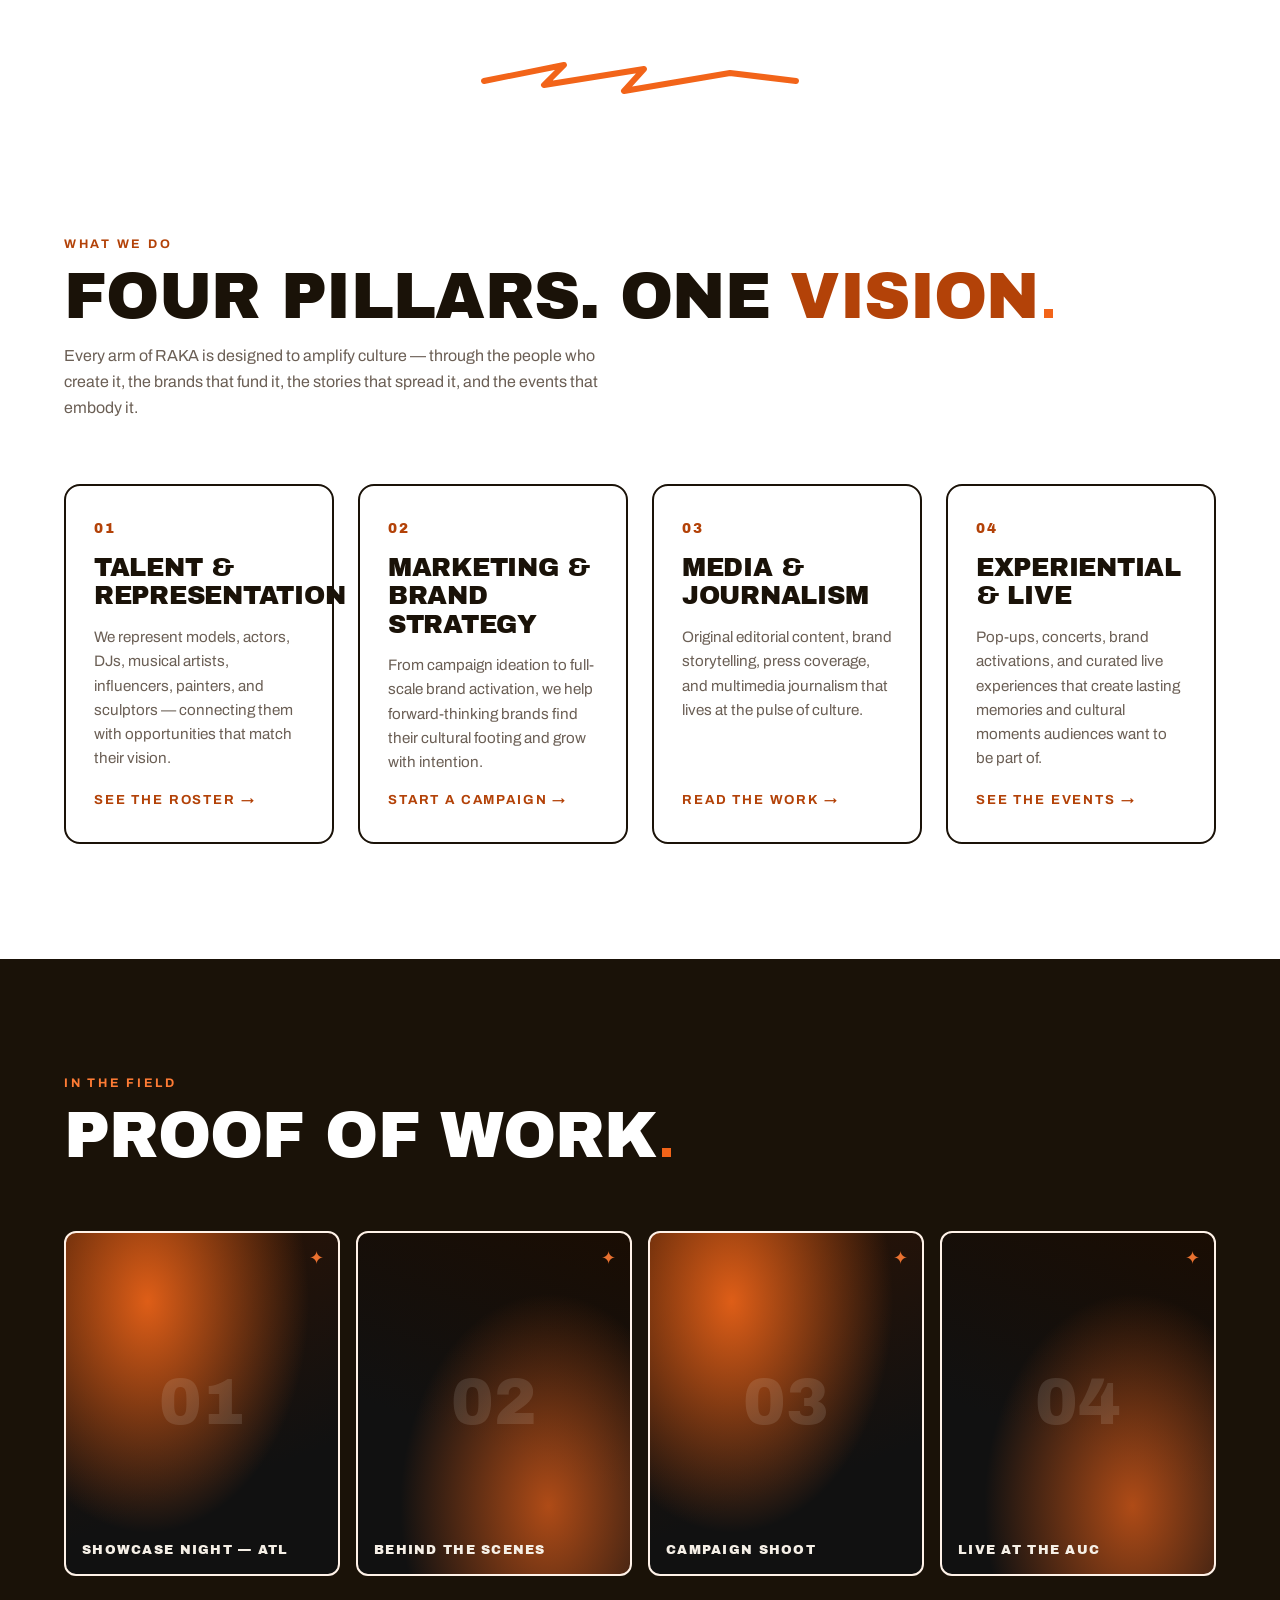
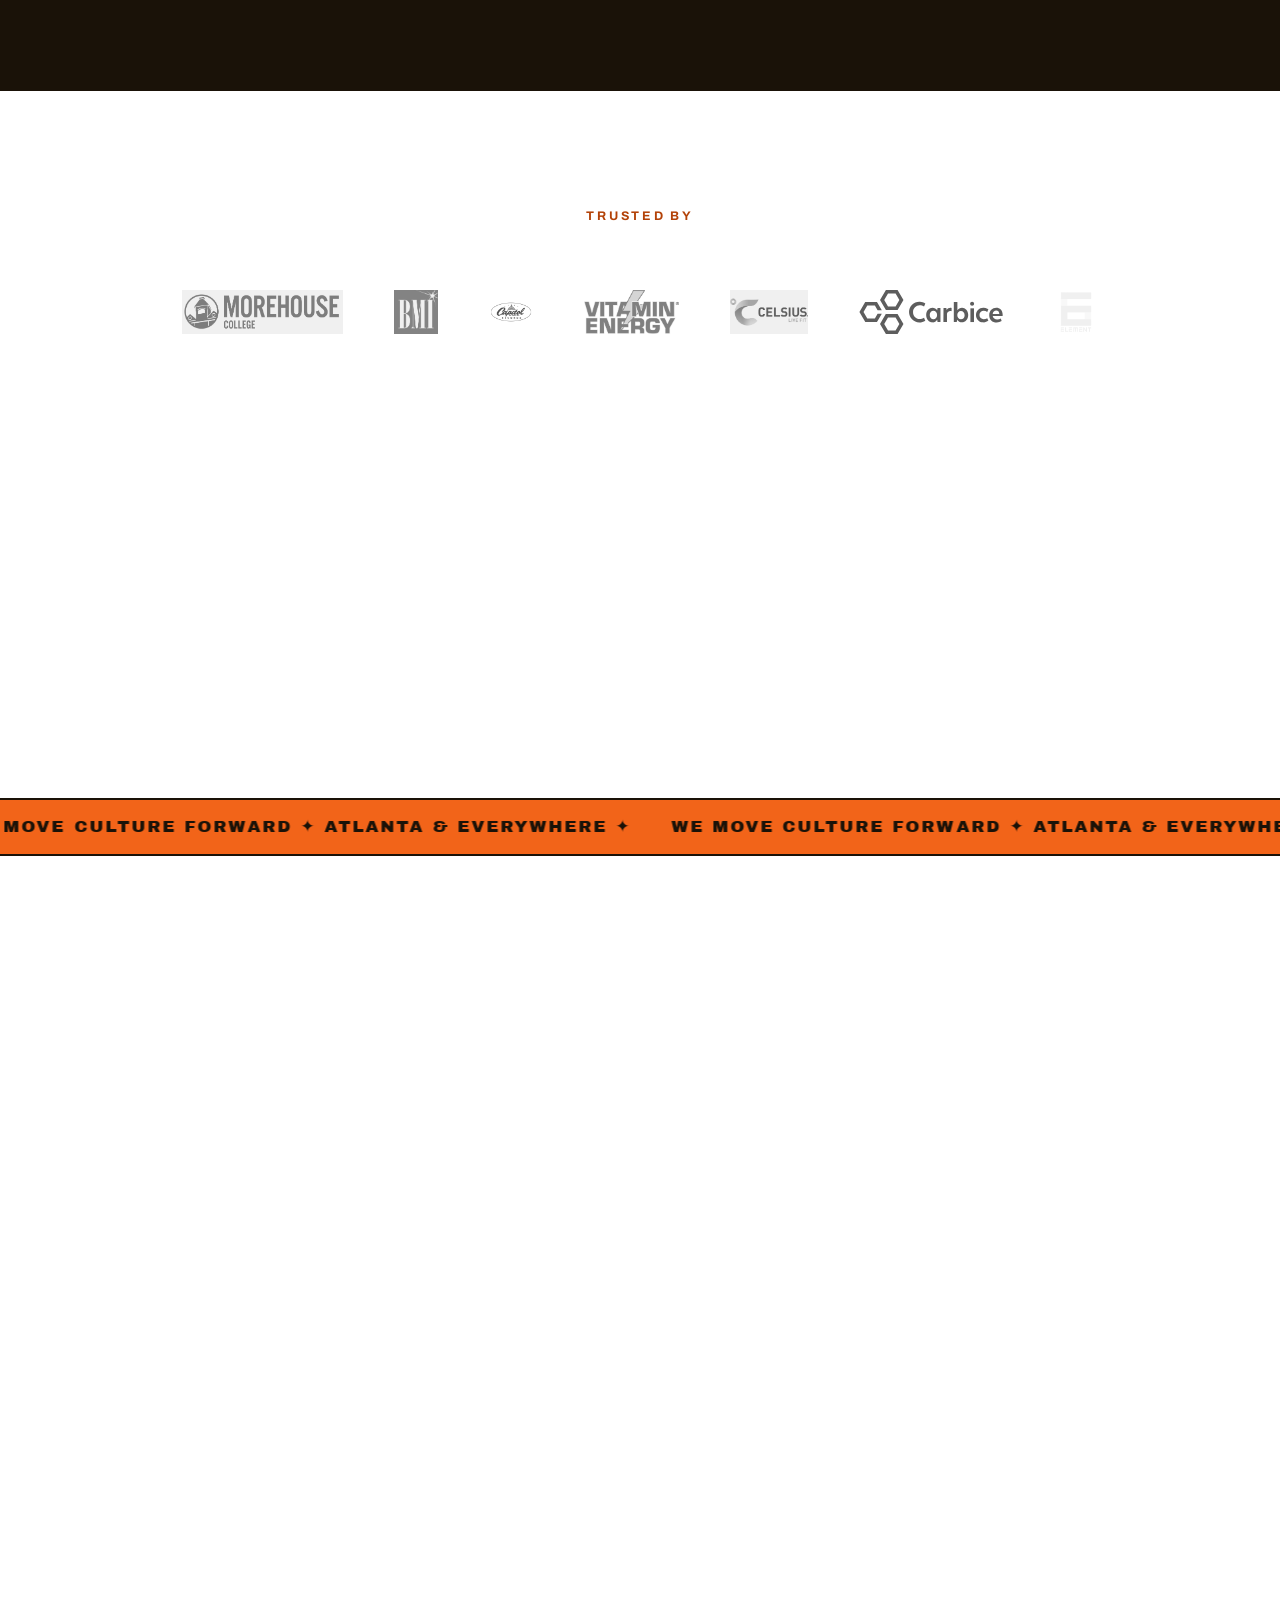
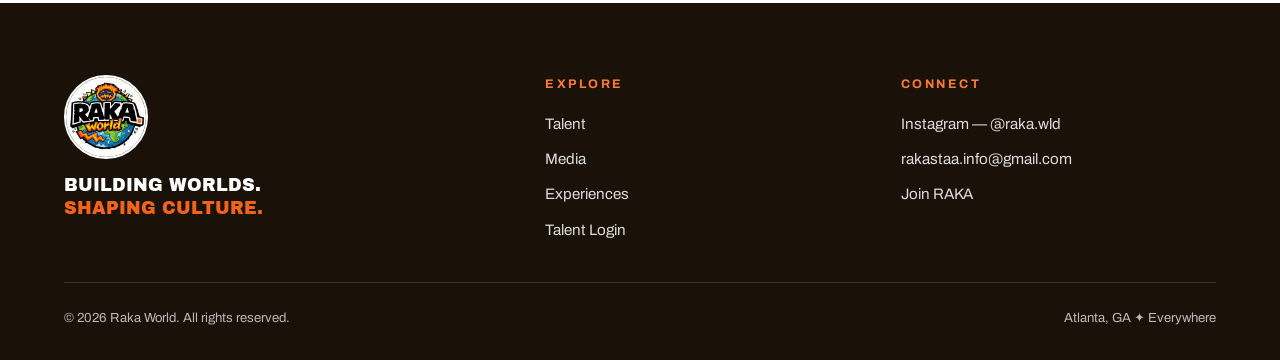
==== commit 5299ed97: "Swap founder photo for Motown varsity jacket portrait Higher-quality portrait provided by Miles; ori" ====
--- a/index.html
+++ b/index.html
@@ -220,7 +220,7 @@
     <section class="section" style="padding-top:0">
       <div class="container">
         <div class="founder reveal">
-          <img class="founder-photo" src="assets/adeyemi.jpg" alt="Adeyemi Mitchell at the MusiCares Person of the Year event during Grammy Week">
+          <img class="founder-photo" src="assets/adeyemi.jpg?v=2" alt="Adeyemi Mitchell in a Motown varsity jacket">
 
           <div>
             <h3>Adeyemi Mitchell<span class="sq"></span></h3>
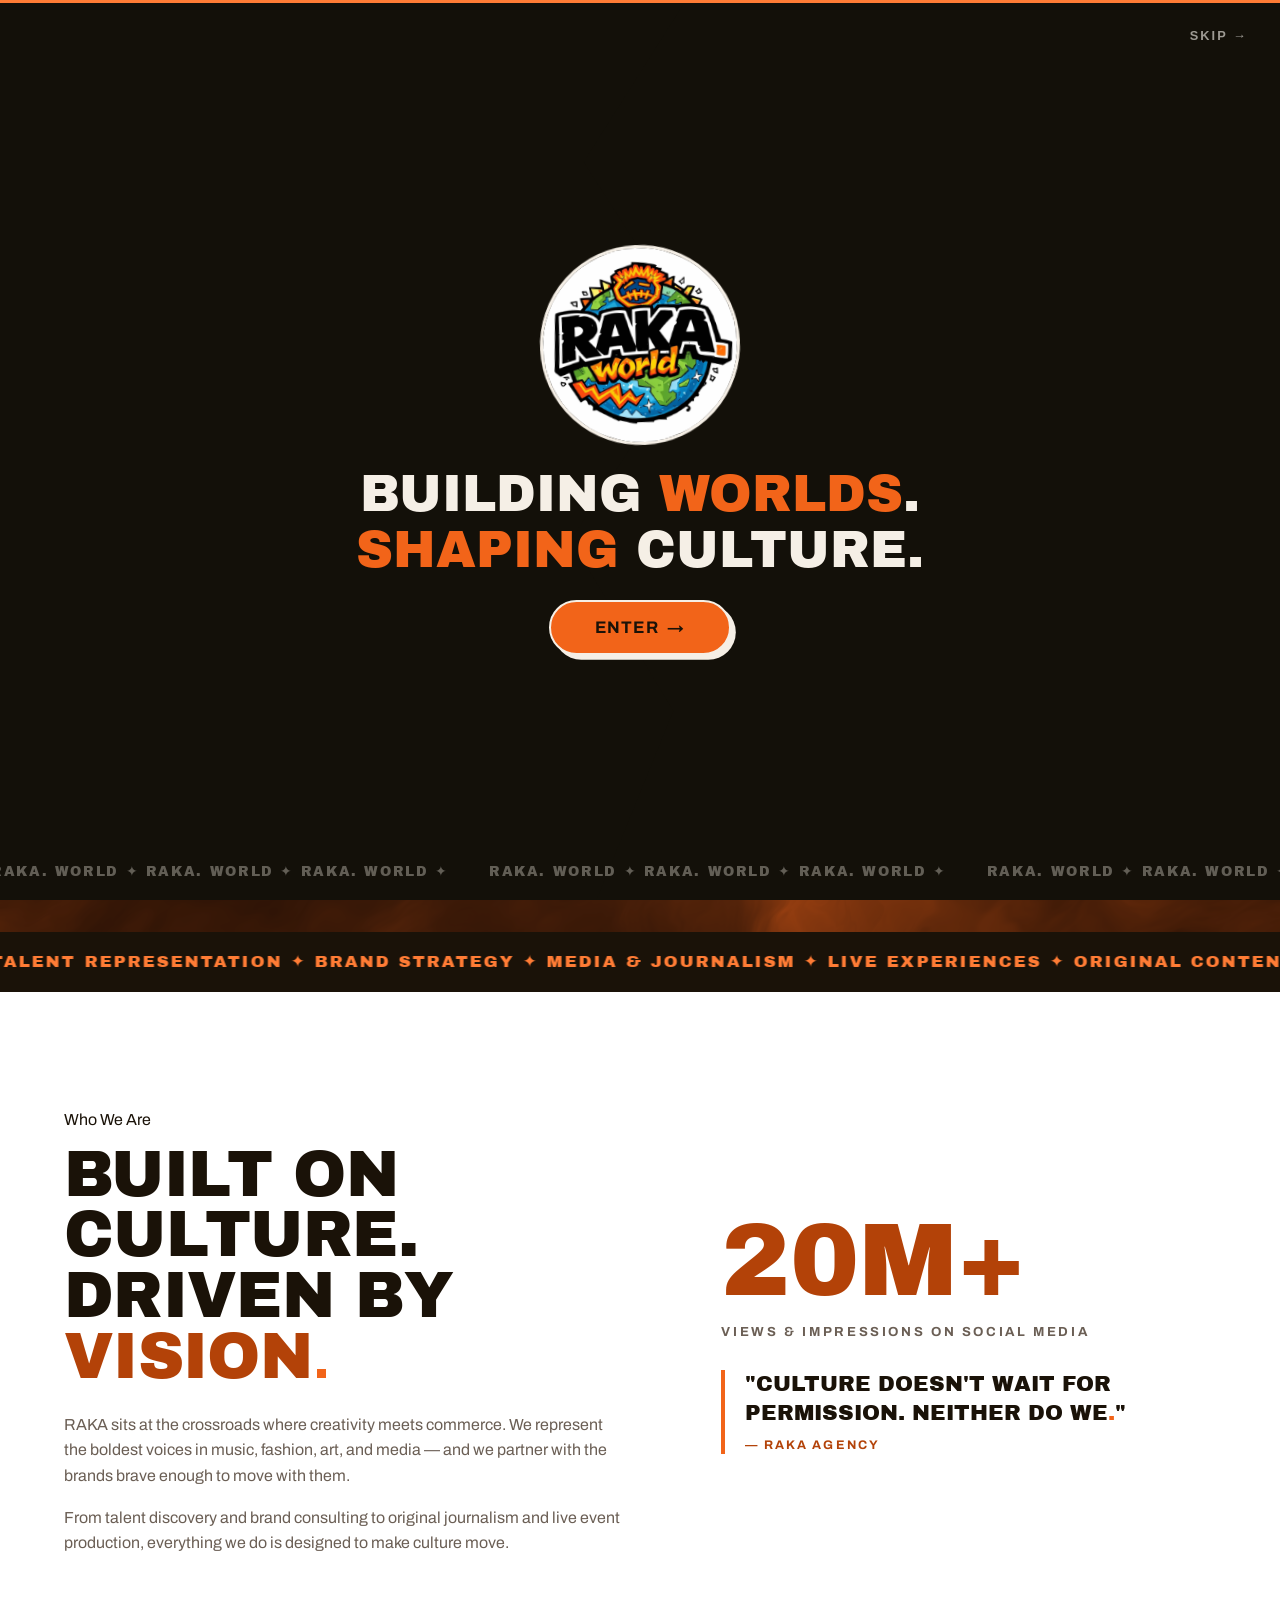
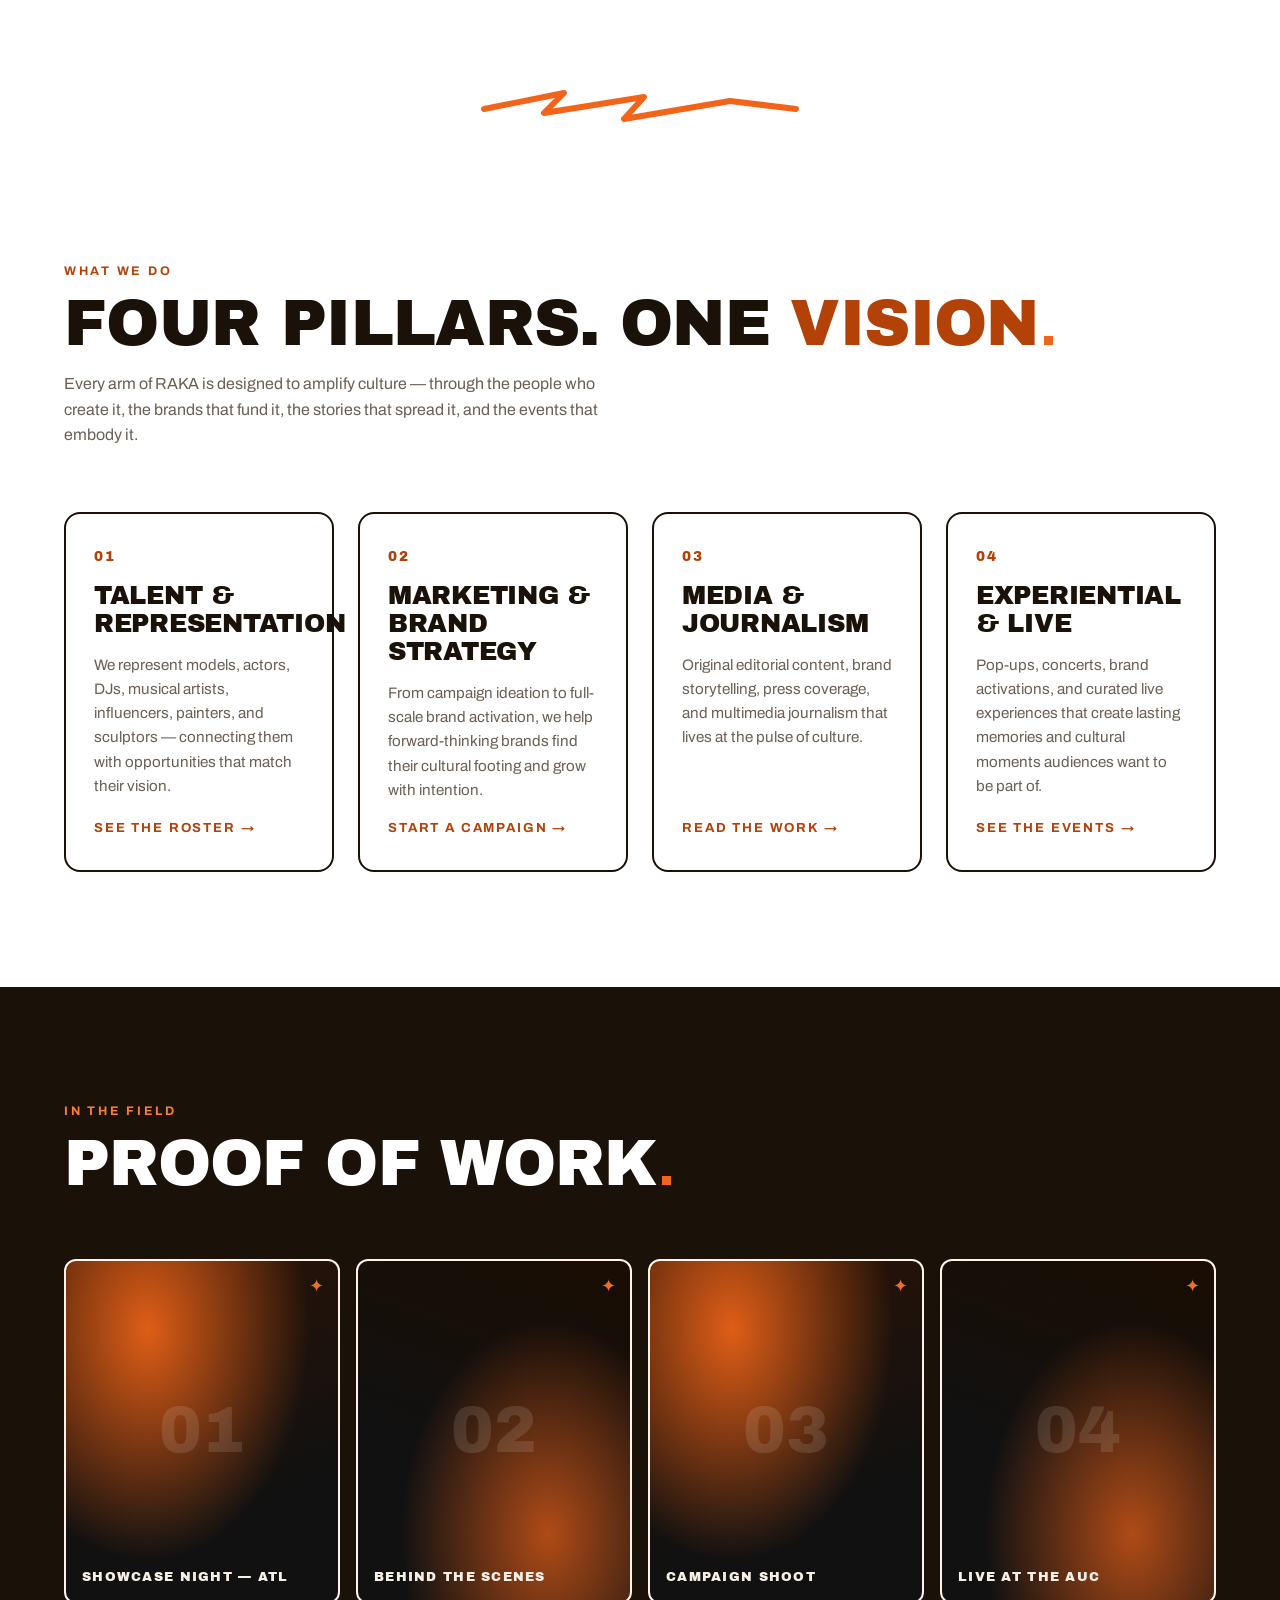
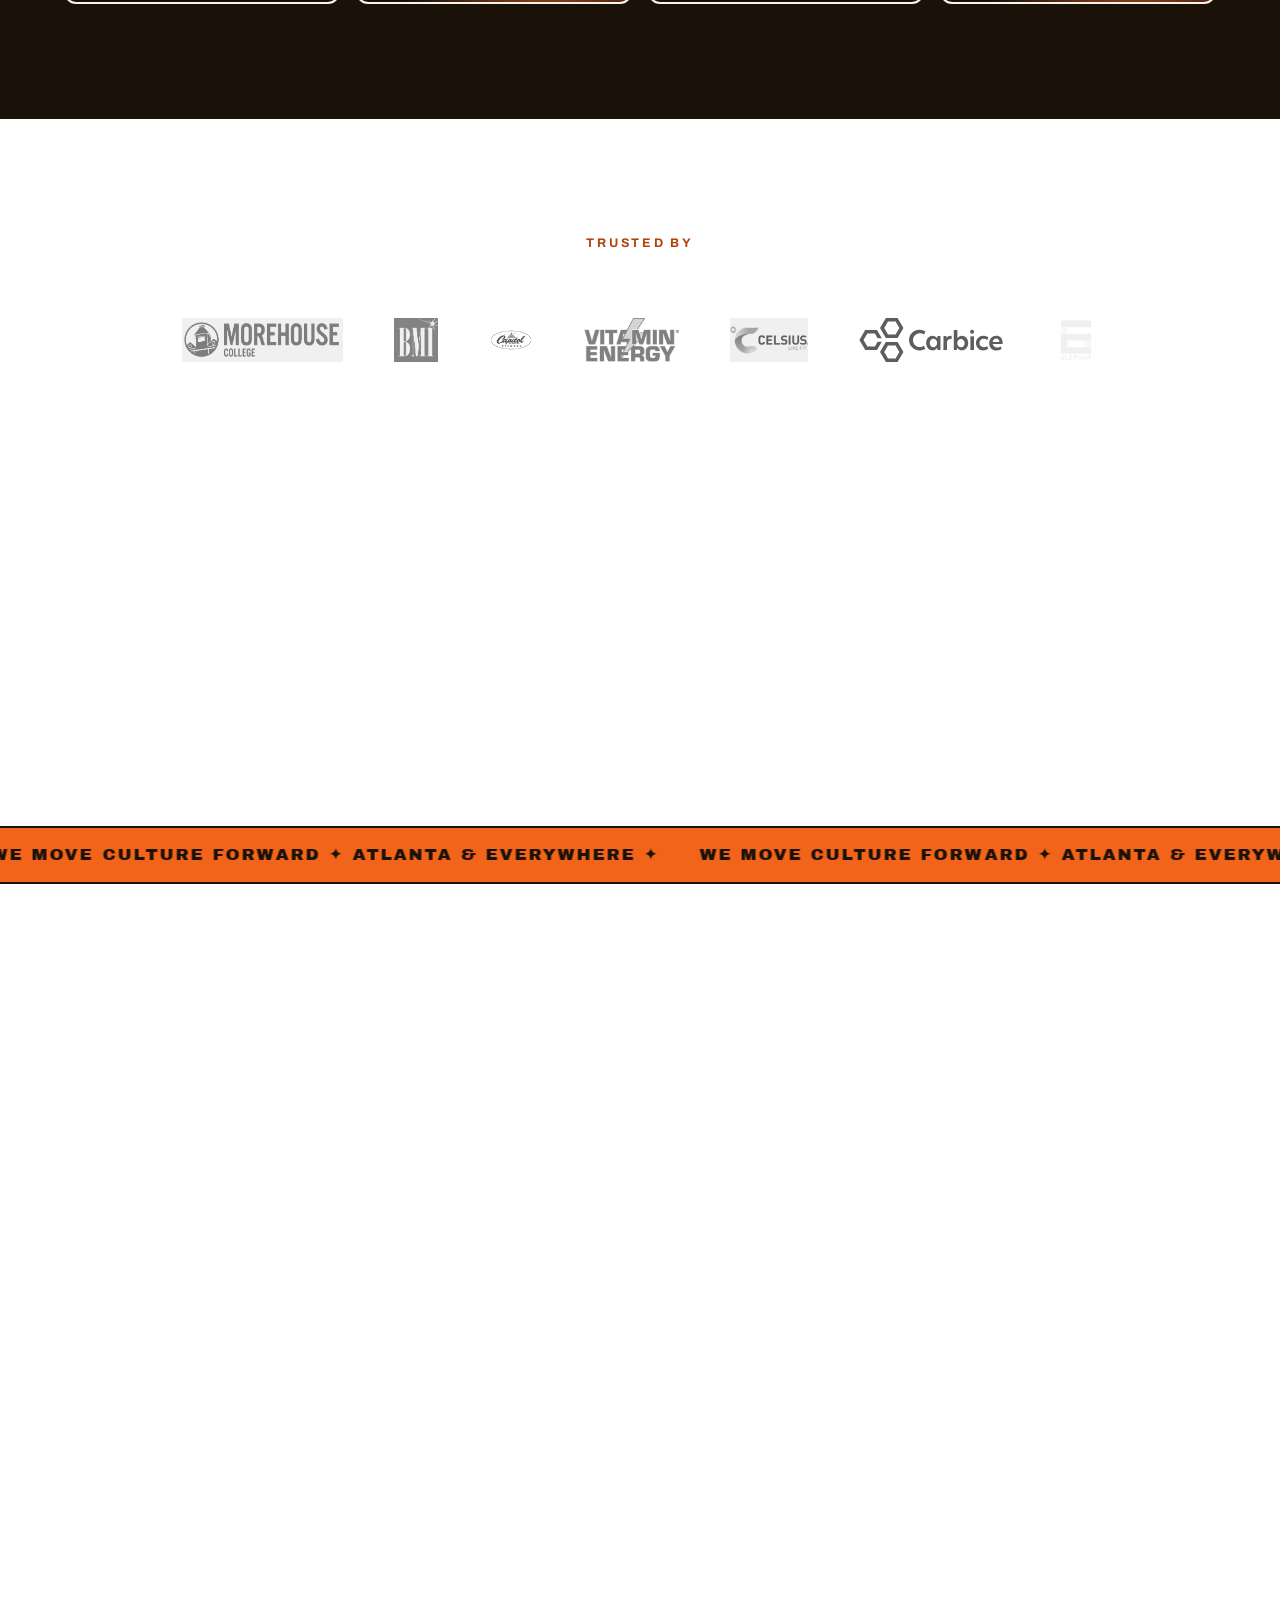
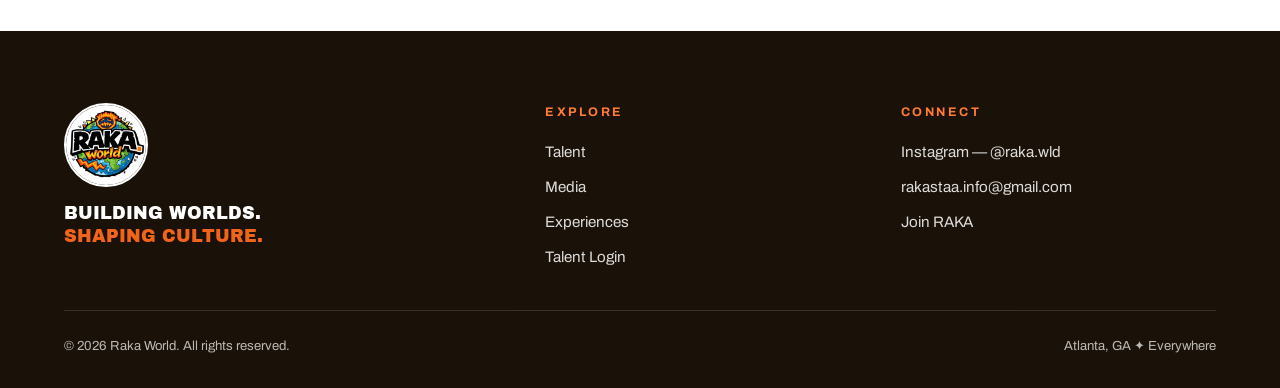
==== commit 003a6b5d: "Add animated WebGL shader hero to homepage Adapts the 21st.dev animated-shader-hero concept as vanil" ====
--- a/index.html
+++ b/index.html
@@ -10,7 +10,7 @@
   <link rel="preconnect" href="https://fonts.gstatic.com" crossorigin>
   <link href="https://fonts.googleapis.com/css2?family=Archivo+Black&family=Archivo:wght@400;500;700&display=swap" rel="stylesheet">
   <script>(function(){var t;try{t=localStorage.getItem('rakaTheme')}catch(e){}if(!t)t=window.matchMedia&&matchMedia('(prefers-color-scheme: dark)').matches?'dark':'light';document.documentElement.setAttribute('data-theme',t);})();</script>
-  <link rel="stylesheet" href="css/styles.css?v=5">
+  <link rel="stylesheet" href="css/styles.css?v=6">
 </head>
 <body>
 
@@ -88,29 +88,22 @@
   </div>
 
   <main>
-    <!-- ============ HERO ============ -->
-    <section class="hero">
-      <div class="container hero-grid">
-        <div class="hero-copy">
-          <span class="eyebrow gate-sync">Culture-Driven. Media-Forward.</span>
-          <h1 class="gate-sync">
-            <span>We Move</span>
-            <span class="accent">Culture</span>
-            <span>Forward<span class="accent">.</span></span>
-          </h1>
-          <div class="gate-sync">
-            <p>RAKA is a multimedia marketing agency at the intersection of talent, brand, media, and live experience. We don't just tell stories — we build movements.</p>
-            <div class="hero-ctas">
-              <a class="btn" href="contact.html#brands">Work With Us <span class="arrow">→</span></a>
-              <a class="btn btn--ghost" href="contact.html#talent">Join RAKA</a>
-            </div>
-          </div>
-        </div>
-        <div class="hero-art">
-          <span class="spark" style="top:4%; left:8%" aria-hidden="true"><svg viewBox="0 0 24 24"><path d="M12 0l2.6 9.4L24 12l-9.4 2.6L12 24l-2.6-9.4L0 12l9.4-2.6z"/></svg></span>
-          <span class="spark" style="bottom:10%; right:4%" aria-hidden="true"><svg viewBox="0 0 24 24"><path d="M12 0l2.6 9.4L24 12l-9.4 2.6L12 24l-2.6-9.4L0 12l9.4-2.6z"/></svg></span>
-          <span class="spark" style="top:40%; right:-2%" aria-hidden="true"><svg viewBox="0 0 24 24"><path d="M12 0l2.6 9.4L24 12l-9.4 2.6L12 24l-2.6-9.4L0 12l9.4-2.6z"/></svg></span>
-          <img src="assets/raka-logo.jpg" alt="Raka World logo — graffiti-style globe with the words RAKA world">
+    <!-- ============ HERO — animated shader (smoke + light streaks) ============ -->
+    <section class="hero hero--shader">
+      <canvas id="heroShader" aria-hidden="true"></canvas>
+      <div class="container hero-shader-content">
+        <span class="eyebrow gate-sync">Culture-Driven. Media-Forward.</span>
+        <h1 class="gate-sync">
+          <span>We Move</span>
+          <span class="accent">Culture</span>
+          <span>Forward<span class="sq"></span></span>
+        </h1>
+        <div class="gate-sync">
+          <p>RAKA is a multimedia marketing agency at the intersection of talent, brand, media, and live experience. We don't just tell stories — we build movements.</p>
+          <div class="hero-ctas">
+            <a class="btn" href="contact.html#brands">Work With Us <span class="arrow">→</span></a>
+            <a class="btn btn--ghost" href="contact.html#talent">Join RAKA</a>
+          </div>
         </div>
       </div>
     </section>
@@ -295,6 +288,6 @@
     </div>
   </footer>
 
-  <script src="js/main.js?v=5"></script>
+  <script src="js/main.js?v=6"></script>
 </body>
 </html>
--- a/css/styles.css
+++ b/css/styles.css
@@ -343,6 +343,78 @@
 
 .hero { padding: clamp(3.5rem, 8vw, 6.5rem) 0 clamp(3rem, 7vw, 5.5rem); position: relative; }
 
+/* Animated shader hero — always night, like the gate. Literal colors so
+   themes can't touch it; CSS gradient doubles as the no-WebGL fallback. */
+.hero--shader {
+  padding: 0;
+  display: flex;
+  align-items: center;
+  justify-content: center;
+  min-height: max(34rem, calc(100vh - 80px));
+  overflow: hidden;
+  color: #F5EFE6;
+  background:
+    radial-gradient(ellipse at 25% 80%, rgba(242, 100, 25, 0.28), transparent 55%),
+    radial-gradient(ellipse at 75% 20%, rgba(255, 124, 53, 0.14), transparent 50%),
+    #131009;
+  border-bottom: 2px solid #1A1208;
+}
+
+.hero--shader canvas {
+  position: absolute;
+  inset: 0;
+  width: 100%;
+  height: 100%;
+  display: block;
+}
+
+.hero-shader-content {
+  position: relative;
+  z-index: 2;
+  text-align: center;
+  padding: clamp(5rem, 12vh, 8rem) 0;
+}
+
+.hero--shader h1 {
+  text-shadow: 0 6px 40px rgba(0, 0, 0, 0.55);
+}
+
+.hero--shader h1 span { display: block; }
+
+.hero--shader .accent { color: #FF7C35; }
+
+.hero--shader .sq::after { background: #FF7C35; }
+
+.hero--shader p {
+  margin: 1.75rem auto 2.25rem;
+  max-width: 44rem;
+  font-size: 1.1rem;
+  color: rgba(245, 239, 230, 0.82);
+}
+
+.hero--shader .eyebrow {
+  background: rgba(255, 124, 53, 0.16);
+  color: #FF9558;
+  margin-bottom: 1.5rem;
+}
+
+.hero--shader .hero-ctas { justify-content: center; }
+
+.hero--shader .btn {
+  color: #1A1208;
+  border-color: #F5EFE6;
+  box-shadow: 0.25rem 0.25rem 0 #F5EFE6;
+}
+
+.hero--shader .btn:active { box-shadow: 0 0 0 #F5EFE6; }
+
+.hero--shader .btn--ghost {
+  background: transparent;
+  color: #F5EFE6;
+}
+
+.hero--shader .btn--ghost:hover { background: #F5EFE6; color: #1A1208; }
+
 .hero-grid {
   display: grid;
   grid-template-columns: 1.35fr 1fr;
